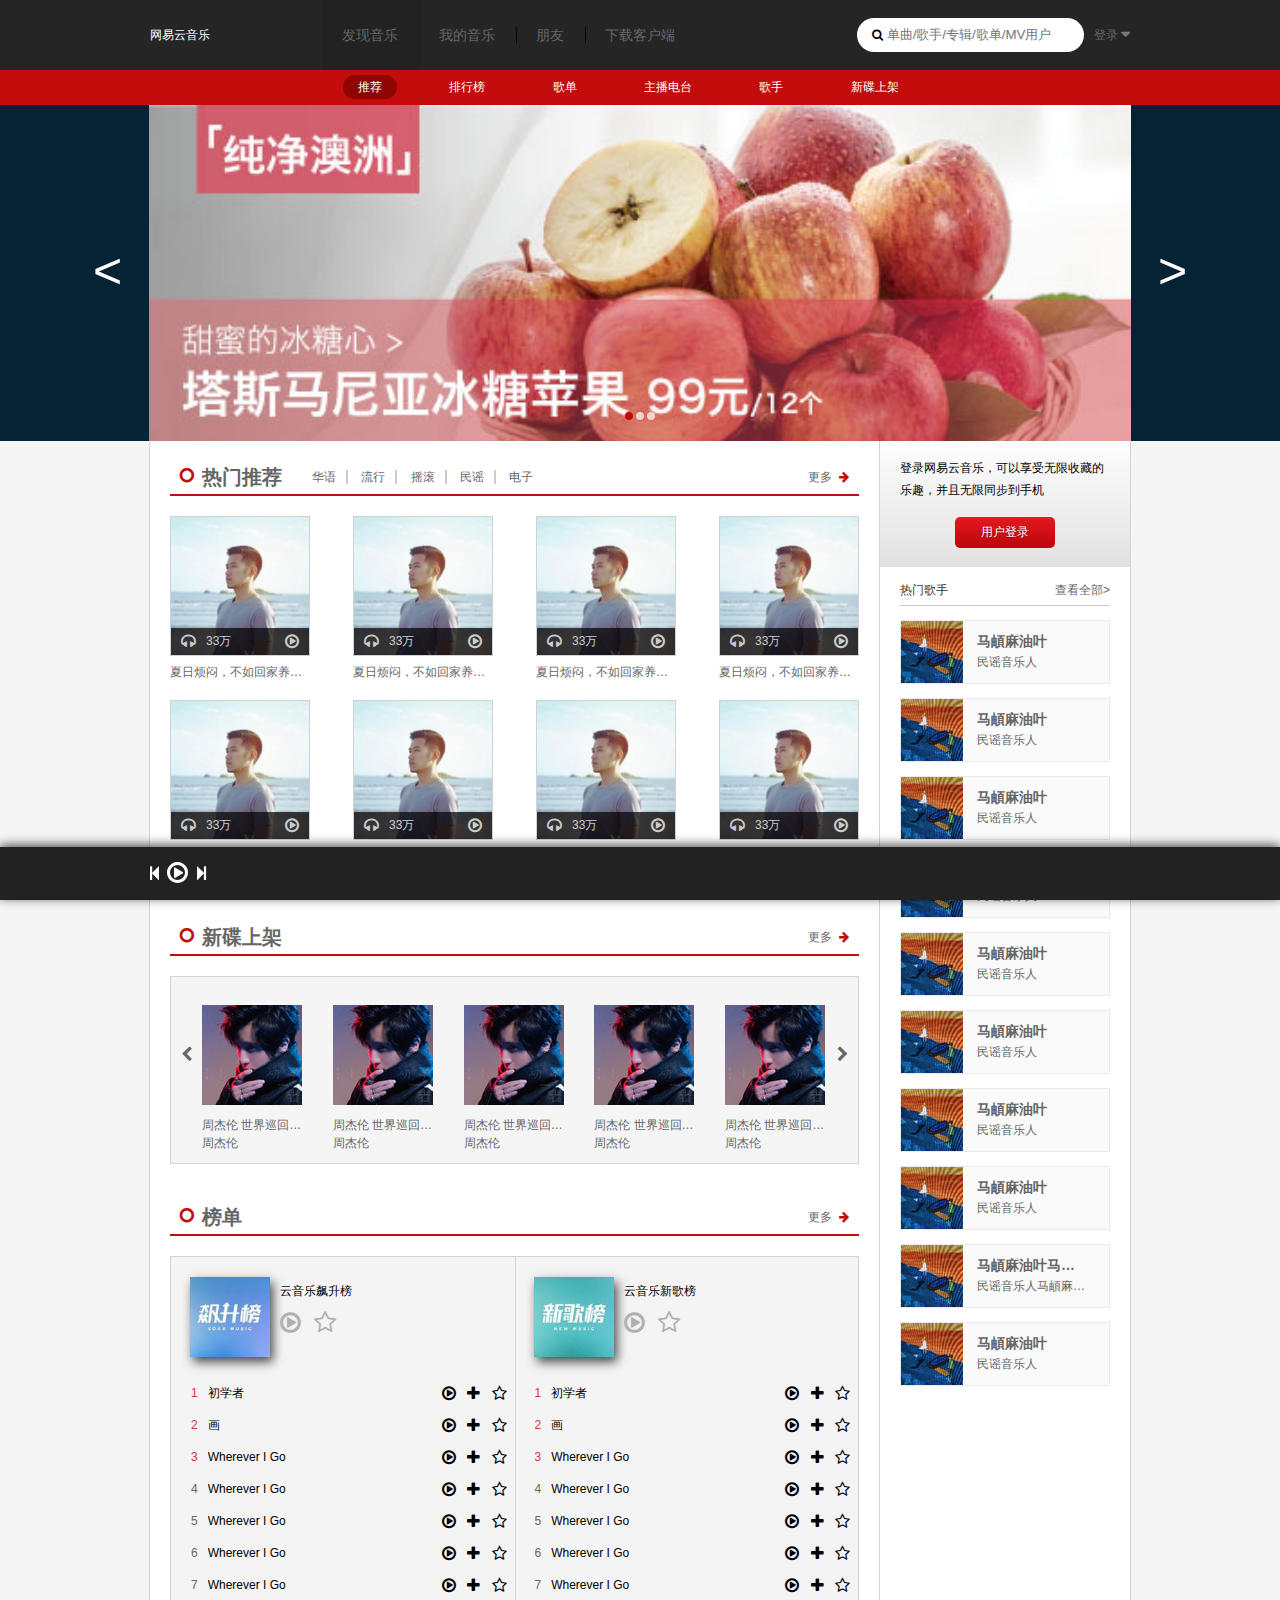
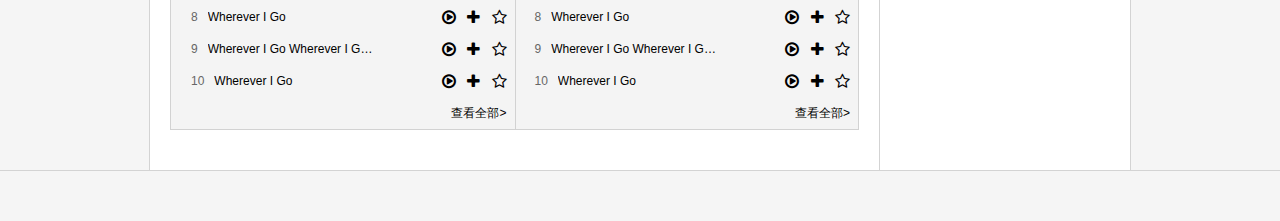
==== index.html @ 292f80b0 "html+css" ====
<!DOCTYPE html>
<html lang="en">
<head>
	<meta charset="UTF-8">
	<title>Document</title>
	<link rel="stylesheet" href="css/font-awesome.min.css">
	<link rel="stylesheet" href="css/reset.css">
	<link rel="stylesheet" href="css/common.css">
	<link rel="stylesheet" href="css/index.css">
	<script src="js/jquery-1.11.3.min.js"></script>
	<script src="js/index.js"></script>
</head>
<body>
	<header class="header">
		<div class="wrap">
			<div class="logo">网易云音乐</div>
			<nav class="classify">
				<div class="item-wrap active">
					<a class="nav-item" href="javascript:;">发现音乐</a>
					<i class="fa fa-caret-up fa-lg" aria-hidden="true"></i>
				</div>
				<div class="item-wrap">
					<a class="nav-item" href="javascript:;">我的音乐</a>
				</div>
				<div class="item-wrap">
					<a class="nav-item" href="javascript:;">朋友</a>
				</div>
				<div class="item-wrap">
					<a class="nav-item" href="javascript:;">下载客户端</a>
				</div>
			</nav>
			<div class="login">
				<a class="link" href="javascript:;">登录</a>
				<i class="fa fa-sort-desc fa-lg logicon" aria-hidden="true"></i>
			</div>
			<div class="search">
				<i class="fa fa-search" aria-hidden="true"></i>
				<input class="ser-btn" type="text" placeholder="单曲/歌手/专辑/歌单/MV用户">
			</div>
		</div>
	</header>
	<div class="header-bar">
		<div class="wrap">
			<nav class="list">
				<a class="list-item active" href="javascript:;">推荐</a>
				<a class="list-item" href="javascript:;">排行榜</a>
				<a class="list-item" href="javascript:;">歌单</a>
				<a class="list-item" href="javascript:;">主播电台</a>
				<a class="list-item" href="javascript:;">歌手</a>
				<a class="list-item" href="javascript:;">新碟上架</a>
			</nav>
		</div>
	</div>
	<div class="banner">
		<div id="banner" class="wrap">
			<a href="javascript:;" id="pre-banner" class="pre-img">&lt;</a>
			<a href="javascript:;" id="next-banner" class="next-img">&gt;</a>
			<nav class="adicons">
				<span class="active ads-i"></span>
				<span class="ads-i"></span>
				<span class="ads-i"></span>
			</nav>
		</div>
	</div>
	<div class="discover">
		<div class="wrap">
			<div class="left-con">
				<section>
					<div class="rcmd-h">
						<i class="fa fa-circle-o fa-lg" aria-hidden="true"></i>
						<h2 class="tit"><a href="javascript:;">热门推荐</a></h2>
						<div class="tab">
							<a href="javascript:;" class="rcmd-i">华语</a>
							<a href="javascript:;" class="rcmd-i">流行</a>
							<a href="javascript:;" class="rcmd-i">摇滚</a>
							<a href="javascript:;" class="rcmd-i">民谣</a>
							<a href="javascript:;" class="rcmd-i">电子</a>
						</div>
						<i class="fa fa-arrow-right" aria-hidden="true"></i>
						<a href="javascript:;" class="more">更多</a>
					</div>
					<div class="rcmd-list">
						<ul class="song-list">
							<li class="rcmd-item">
								<div class="list-cover">
									<img src="imgs/rcmd1.jpg" alt="">
									<div class="bottom">
										<i class="fa fa-headphones fa-lg" aria-hidden="true"></i>
										<span class="num">33万</span>
										<i class="fa fa-play-circle-o fa-lg" aria-hidden="true"></i>
									</div>
								</div>
								<p class="song-info">夏日烦闷，不如回家养花种菜捕鱼</p>
							</li>
							<li class="rcmd-item">
								<div class="list-cover">
									<img src="imgs/rcmd1.jpg" alt="">
									<div class="bottom">
										<i class="fa fa-headphones fa-lg" aria-hidden="true"></i>
										<span class="num">33万</span>
										<i class="fa fa-play-circle-o fa-lg" aria-hidden="true"></i>
									</div>
								</div>
								<p class="song-info">夏日烦闷，不如回家养花种菜捕鱼</p>
							</li>
							<li class="rcmd-item">
								<div class="list-cover">
									<img src="imgs/rcmd1.jpg" alt="">
									<div class="bottom">
										<i class="fa fa-headphones fa-lg" aria-hidden="true"></i>
										<span class="num">33万</span>
										<i class="fa fa-play-circle-o fa-lg" aria-hidden="true"></i>
									</div>
								</div>
								<p class="song-info">夏日烦闷，不如回家养花种菜捕鱼</p>
							</li>
							<li class="rcmd-item">
								<div class="list-cover">
									<img src="imgs/rcmd1.jpg" alt="">
									<div class="bottom">
										<i class="fa fa-headphones fa-lg" aria-hidden="true"></i>
										<span class="num">33万</span>
										<i class="fa fa-play-circle-o fa-lg" aria-hidden="true"></i>
									</div>
								</div>
								<p class="song-info">夏日烦闷，不如回家养花种菜捕鱼</p>
							</li>
							<li class="rcmd-item">
								<div class="list-cover">
									<img src="imgs/rcmd1.jpg" alt="">
									<div class="bottom">
										<i class="fa fa-headphones fa-lg" aria-hidden="true"></i>
										<span class="num">33万</span>
										<i class="fa fa-play-circle-o fa-lg" aria-hidden="true"></i>
									</div>
								</div>
								<p class="song-info">夏日烦闷，不如回家养花种菜捕鱼</p>
							</li>
							<li class="rcmd-item">
								<div class="list-cover">
									<img src="imgs/rcmd1.jpg" alt="">
									<div class="bottom">
										<i class="fa fa-headphones fa-lg" aria-hidden="true"></i>
										<span class="num">33万</span>
										<i class="fa fa-play-circle-o fa-lg" aria-hidden="true"></i>
									</div>
								</div>
								<p class="song-info">夏日烦闷，不如回家养花种菜捕鱼</p>
							</li>
							<li class="rcmd-item">
								<div class="list-cover">
									<img src="imgs/rcmd1.jpg" alt="">
									<div class="bottom">
										<i class="fa fa-headphones fa-lg" aria-hidden="true"></i>
										<span class="num">33万</span>
										<i class="fa fa-play-circle-o fa-lg" aria-hidden="true"></i>
									</div>
								</div>
								<p class="song-info">夏日烦闷，不如回家养花种菜捕鱼</p>
							</li>
							<li class="rcmd-item">
								<div class="list-cover">
									<img src="imgs/rcmd1.jpg" alt="">
									<div class="bottom">
										<i class="fa fa-headphones fa-lg" aria-hidden="true"></i>
										<span class="num">33万</span>
										<i class="fa fa-play-circle-o fa-lg" aria-hidden="true"></i>
									</div>
								</div>
								<p class="song-info">夏日烦闷，不如回家养花种菜捕鱼</p>
							</li>
						</ul>
					</div>
				</section>
				<section>
					<div class="rcmd-h">
						<i class="fa fa-circle-o fa-lg" aria-hidden="true"></i>
						<h2 class="tit"><a href="javascript:;">新碟上架</a></h2>
						<i class="fa fa-arrow-right" aria-hidden="true"></i>
						<a href="javascript:;" class="more">更多</a>
					</div>
					<div class="disk-list">
						<a id="pre-disk" href="javascript:;">
							<i class="fa fa-chevron-left fa-lg pre-group" aria-hidden="true"></i>
						</a>
						<a id="next-disk" href="javascript:;">
							<i class="fa fa-chevron-right fa-lg next-group" aria-hidden="true"></i>
						</a>
						<div class="disk-roll">
							<ul class="disk-group active">
								<li class="disk-item">
									<img src="imgs/disk1.jpg" alt="">
									<p class="song-info">周杰伦 世界巡回演唱会</p>
									<p class="song-author">周杰伦</p>
								</li>
								<li class="disk-item">
									<img src="imgs/disk1.jpg" alt="">
									<p class="song-info">周杰伦 世界巡回演唱会</p>
									<p class="song-author">周杰伦</p>
								</li>
								<li class="disk-item">
									<img src="imgs/disk1.jpg" alt="">
									<p class="song-info">周杰伦 世界巡回演唱会</p>
									<p class="song-author">周杰伦</p>
								</li>
								<li class="disk-item">
									<img src="imgs/disk1.jpg" alt="">
									<p class="song-info">周杰伦 世界巡回演唱会</p>
									<p class="song-author">周杰伦</p>
								</li>
								<li class="disk-item">
									<img src="imgs/disk1.jpg" alt="">
									<p class="song-info">周杰伦 世界巡回演唱会</p>
									<p class="song-author">周杰伦</p>
								</li>
							</ul>
							<ul class="disk-group">
								<li class="disk-item">
									<img src="imgs/disk2.jpg" alt="">
									<p class="song-info">周杰伦 世界巡回演唱会</p>
									<p class="song-author">周杰伦</p>
								</li>
								<li class="disk-item">
									<img src="imgs/disk2.jpg" alt="">
									<p class="song-info">周杰伦 世界巡回演唱会</p>
									<p class="song-author">周杰伦</p>
								</li>
								<li class="disk-item">
									<img src="imgs/disk2.jpg" alt="">
									<p class="song-info">周杰伦 世界巡回演唱会</p>
									<p class="song-author">周杰伦</p>
								</li>
								<li class="disk-item">
									<img src="imgs/disk2.jpg" alt="">
									<p class="song-info">周杰伦 世界巡回演唱会</p>
									<p class="song-author">周杰伦</p>
								</li>
								<li class="disk-item">
									<img src="imgs/disk2.jpg" alt="">
									<p class="song-info">周杰伦 世界巡回演唱会</p>
									<p class="song-author">周杰伦</p>
								</li>
							</ul>
							<ul class="disk-group">
								<li class="disk-item">
									<img src="imgs/disk3.jpg" alt="">
									<p class="song-info">周杰伦 世界巡回演唱会</p>
									<p class="song-author">周杰伦</p>
								</li>
								<li class="disk-item">
									<img src="imgs/disk3.jpg" alt="">
									<p class="song-info">周杰伦 世界巡回演唱会</p>
									<p class="song-author">周杰伦</p>
								</li>
								<li class="disk-item">
									<img src="imgs/disk3.jpg" alt="">
									<p class="song-info">周杰伦 世界巡回演唱会</p>
									<p class="song-author">周杰伦</p>
								</li>
								<li class="disk-item">
									<img src="imgs/disk3.jpg" alt="">
									<p class="song-info">周杰伦 世界巡回演唱会</p>
									<p class="song-author">周杰伦</p>
								</li>
								<li class="disk-item">
									<img src="imgs/disk3.jpg" alt="">
									<p class="song-info">周杰伦 世界巡回演唱会</p>
									<p class="song-author">周杰伦</p>
								</li>
							</ul>
						</div>
						
					</div>
				</section>
				<section>
					<div class="rcmd-h">
						<i class="fa fa-circle-o fa-lg" aria-hidden="true"></i>
						<h2 class="tit"><a href="javascript:;">榜单</a></h2>
						<i class="fa fa-arrow-right" aria-hidden="true"></i>
						<a href="javascript:;" class="more">更多</a>
					</div>
					<div class="bd-list">
						<div class="bd-group">
							<div class="bd-item">
								<div class="bd-tit">
									<div class="bd-img">
										<img src="imgs/bd1.jpg" alt="">
									</div>
									<div class="bd-info">
										<h2>云音乐飙升榜</h2>
										<p>
											<i class="fa fa-play-circle-o fa-2x" aria-hidden="true"></i>
											<i class="fa fa-star-o fa-2x" aria-hidden="true"></i>
										</p>
									</div>
								</div>
								<div class="bd-con">
									<p class="bd-con-i top-3">
										<span class="song-num">1</span>
										<span class="song-name">初学者</span>
										<span class="song-operate">
											<i class="fa fa-play-circle-o fa-lg" aria-hidden="true"></i>
											<i class="fa fa-plus fa-lg" aria-hidden="true"></i>
											<i class="fa fa-star-o fa-lg" aria-hidden="true"></i>
										</span>
									</p>
									<p class="bd-con-i top-3">
										<span class="song-num">2</span>
										<span class="song-name">画</span>
										<span class="song-operate">
											<i class="fa fa-play-circle-o fa-lg" aria-hidden="true"></i>
											<i class="fa fa-plus fa-lg" aria-hidden="true"></i>
											<i class="fa fa-star-o fa-lg" aria-hidden="true"></i>
										</span>
									</p>
									<p class="bd-con-i top-3">
										<span class="song-num">3</span>
										<span class="song-name">Wherever I Go</span>
										<span class="song-operate">
											<i class="fa fa-play-circle-o fa-lg" aria-hidden="true"></i>
											<i class="fa fa-plus fa-lg" aria-hidden="true"></i>
											<i class="fa fa-star-o fa-lg" aria-hidden="true"></i>
										</span>
									</p>
									<p class="bd-con-i">
										<span class="song-num">4</span>
										<span class="song-name">Wherever I Go</span>
										<span class="song-operate">
											<i class="fa fa-play-circle-o fa-lg" aria-hidden="true"></i>
											<i class="fa fa-plus fa-lg" aria-hidden="true"></i>
											<i class="fa fa-star-o fa-lg" aria-hidden="true"></i>
										</span>
									</p>
									<p class="bd-con-i">
										<span class="song-num">5</span>
										<span class="song-name">Wherever I Go</span>
										<span class="song-operate">
											<i class="fa fa-play-circle-o fa-lg" aria-hidden="true"></i>
											<i class="fa fa-plus fa-lg" aria-hidden="true"></i>
											<i class="fa fa-star-o fa-lg" aria-hidden="true"></i>
										</span>
									</p>
									<p class="bd-con-i">
										<span class="song-num">6</span>
										<span class="song-name">Wherever I Go</span>
										<span class="song-operate">
											<i class="fa fa-play-circle-o fa-lg" aria-hidden="true"></i>
											<i class="fa fa-plus fa-lg" aria-hidden="true"></i>
											<i class="fa fa-star-o fa-lg" aria-hidden="true"></i>
										</span>
									</p>
									<p class="bd-con-i">
										<span class="song-num">7</span>
										<span class="song-name">Wherever I Go</span>
										<span class="song-operate">
											<i class="fa fa-play-circle-o fa-lg" aria-hidden="true"></i>
											<i class="fa fa-plus fa-lg" aria-hidden="true"></i>
											<i class="fa fa-star-o fa-lg" aria-hidden="true"></i>
										</span>
									</p>
									<p class="bd-con-i">
										<span class="song-num">8</span>
										<span class="song-name">Wherever I Go</span>
										<span class="song-operate">
											<i class="fa fa-play-circle-o fa-lg" aria-hidden="true"></i>
											<i class="fa fa-plus fa-lg" aria-hidden="true"></i>
											<i class="fa fa-star-o fa-lg" aria-hidden="true"></i>
										</span>
									</p>
									<p class="bd-con-i">
										<span class="song-num">9</span>
										<span class="song-name">Wherever I Go Wherever I Go Wherever I Go Wherever I Go</span>
										<span class="song-operate">
											<i class="fa fa-play-circle-o fa-lg" aria-hidden="true"></i>
											<i class="fa fa-plus fa-lg" aria-hidden="true"></i>
											<i class="fa fa-star-o fa-lg" aria-hidden="true"></i>
										</span>
									</p>
									<p class="bd-con-i">
										<span class="song-num">10</span>
										<span class="song-name">Wherever I Go</span>
										<span class="song-operate">
											<i class="fa fa-play-circle-o fa-lg" aria-hidden="true"></i>
											<i class="fa fa-plus fa-lg" aria-hidden="true"></i>
											<i class="fa fa-star-o fa-lg" aria-hidden="true"></i>
										</span>
									</p>
									<p class="bd-con-i">
										<span class="show-all">查看全部&gt;</span>
									</p>
								</div>
							</div>
						</div>
						<div class="bd-group">
							<div class="bd-item">
								<div class="bd-tit">
									<div class="bd-img">
										<img src="imgs/bd2.jpg" alt="">
									</div>
									<div class="bd-info">
										<h2>云音乐新歌榜</h2>
										<p>
											<i class="fa fa-play-circle-o fa-2x" aria-hidden="true"></i>
											<i class="fa fa-star-o fa-2x" aria-hidden="true"></i>
										</p>
									</div>
								</div>
								<div class="bd-con">
									<p class="bd-con-i top-3">
										<span class="song-num">1</span>
										<span class="song-name">初学者</span>
										<span class="song-operate">
											<i class="fa fa-play-circle-o fa-lg" aria-hidden="true"></i>
											<i class="fa fa-plus fa-lg" aria-hidden="true"></i>
											<i class="fa fa-star-o fa-lg" aria-hidden="true"></i>
										</span>
									</p>
									<p class="bd-con-i top-3">
										<span class="song-num">2</span>
										<span class="song-name">画</span>
										<span class="song-operate">
											<i class="fa fa-play-circle-o fa-lg" aria-hidden="true"></i>
											<i class="fa fa-plus fa-lg" aria-hidden="true"></i>
											<i class="fa fa-star-o fa-lg" aria-hidden="true"></i>
										</span>
									</p>
									<p class="bd-con-i top-3">
										<span class="song-num">3</span>
										<span class="song-name">Wherever I Go</span>
										<span class="song-operate">
											<i class="fa fa-play-circle-o fa-lg" aria-hidden="true"></i>
											<i class="fa fa-plus fa-lg" aria-hidden="true"></i>
											<i class="fa fa-star-o fa-lg" aria-hidden="true"></i>
										</span>
									</p>
									<p class="bd-con-i">
										<span class="song-num">4</span>
										<span class="song-name">Wherever I Go</span>
										<span class="song-operate">
											<i class="fa fa-play-circle-o fa-lg" aria-hidden="true"></i>
											<i class="fa fa-plus fa-lg" aria-hidden="true"></i>
											<i class="fa fa-star-o fa-lg" aria-hidden="true"></i>
										</span>
									</p>
									<p class="bd-con-i">
										<span class="song-num">5</span>
										<span class="song-name">Wherever I Go</span>
										<span class="song-operate">
											<i class="fa fa-play-circle-o fa-lg" aria-hidden="true"></i>
											<i class="fa fa-plus fa-lg" aria-hidden="true"></i>
											<i class="fa fa-star-o fa-lg" aria-hidden="true"></i>
										</span>
									</p>
									<p class="bd-con-i">
										<span class="song-num">6</span>
										<span class="song-name">Wherever I Go</span>
										<span class="song-operate">
											<i class="fa fa-play-circle-o fa-lg" aria-hidden="true"></i>
											<i class="fa fa-plus fa-lg" aria-hidden="true"></i>
											<i class="fa fa-star-o fa-lg" aria-hidden="true"></i>
										</span>
									</p>
									<p class="bd-con-i">
										<span class="song-num">7</span>
										<span class="song-name">Wherever I Go</span>
										<span class="song-operate">
											<i class="fa fa-play-circle-o fa-lg" aria-hidden="true"></i>
											<i class="fa fa-plus fa-lg" aria-hidden="true"></i>
											<i class="fa fa-star-o fa-lg" aria-hidden="true"></i>
										</span>
									</p>
									<p class="bd-con-i">
										<span class="song-num">8</span>
										<span class="song-name">Wherever I Go</span>
										<span class="song-operate">
											<i class="fa fa-play-circle-o fa-lg" aria-hidden="true"></i>
											<i class="fa fa-plus fa-lg" aria-hidden="true"></i>
											<i class="fa fa-star-o fa-lg" aria-hidden="true"></i>
										</span>
									</p>
									<p class="bd-con-i">
										<span class="song-num">9</span>
										<span class="song-name">Wherever I Go Wherever I Go Wherever I Go Wherever I Go</span>
										<span class="song-operate">
											<i class="fa fa-play-circle-o fa-lg" aria-hidden="true"></i>
											<i class="fa fa-plus fa-lg" aria-hidden="true"></i>
											<i class="fa fa-star-o fa-lg" aria-hidden="true"></i>
										</span>
									</p>
									<p class="bd-con-i">
										<span class="song-num">10</span>
										<span class="song-name">Wherever I Go</span>
										<span class="song-operate">
											<i class="fa fa-play-circle-o fa-lg" aria-hidden="true"></i>
											<i class="fa fa-plus fa-lg" aria-hidden="true"></i>
											<i class="fa fa-star-o fa-lg" aria-hidden="true"></i>
										</span>
									</p>
									<p class="bd-con-i">
										<span class="show-all">查看全部&gt;</span>
									</p>
								</div>
							</div>
						</div>
					</div>
				</section>
			</div>
			<div class="right-con">
				<div class="log-area">
					<p>登录网易云音乐，可以享受无限收藏的乐趣，并且无限同步到手机</p>
					<a href="javascript:;">用户登录</a>
				</div>
				<div class="singer-list">
					<div class="singer-tit">
						<h3>热门歌手</h3>
						<span>查看全部&gt;</span>
					</div>
					<ul>
						<li>
							<div class="singer-img">
								<img src="imgs/singer1.jpg" alt="">
							</div>
							<div class="singer-info">
								<h2>马頔麻油叶</h2>
								<p>民谣音乐人</p>
							</div>
						</li>
						<li>
							<div class="singer-img">
								<img src="imgs/singer1.jpg" alt="">
							</div>
							<div class="singer-info">
								<h2>马頔麻油叶</h2>
								<p>民谣音乐人</p>
							</div>
						</li>
						<li>
							<div class="singer-img">
								<img src="imgs/singer1.jpg" alt="">
							</div>
							<div class="singer-info">
								<h2>马頔麻油叶</h2>
								<p>民谣音乐人</p>
							</div>
						</li>
						<li>
							<div class="singer-img">
								<img src="imgs/singer1.jpg" alt="">
							</div>
							<div class="singer-info">
								<h2>马頔麻油叶</h2>
								<p>民谣音乐人</p>
							</div>
						</li>
						<li>
							<div class="singer-img">
								<img src="imgs/singer1.jpg" alt="">
							</div>
							<div class="singer-info">
								<h2>马頔麻油叶</h2>
								<p>民谣音乐人</p>
							</div>
						</li>
						<li>
							<div class="singer-img">
								<img src="imgs/singer1.jpg" alt="">
							</div>
							<div class="singer-info">
								<h2>马頔麻油叶</h2>
								<p>民谣音乐人</p>
							</div>
						</li>
						<li>
							<div class="singer-img">
								<img src="imgs/singer1.jpg" alt="">
							</div>
							<div class="singer-info">
								<h2>马頔麻油叶</h2>
								<p>民谣音乐人</p>
							</div>
						</li>
						<li>
							<div class="singer-img">
								<img src="imgs/singer1.jpg" alt="">
							</div>
							<div class="singer-info">
								<h2>马頔麻油叶</h2>
								<p>民谣音乐人</p>
							</div>
						</li>
						<li>
							<div class="singer-img">
								<img src="imgs/singer1.jpg" alt="">
							</div>
							<div class="singer-info">
								<h2>马頔麻油叶马頔麻油叶</h2>
								<p>民谣音乐人马頔麻油叶马頔麻油叶</p>
							</div>
						</li>
						<li>
							<div class="singer-img">
								<img src="imgs/singer1.jpg" alt="">
							</div>
							<div class="singer-info">
								<h2>马頔麻油叶</h2>
								<p>民谣音乐人</p>
							</div>
						</li>
					</ul>
				</div>
			</div>
		</div>
	</div>
	<div class="playbar">
		<div class="wrap">
			<div class="play-control">
				<i class="fa fa-step-backward fa-lg" aria-hidden="true"></i>
				<i class="fa fa-play-circle-o fa-2x" aria-hidden="true"></i>
				<i class="fa fa-step-forward fa-lg" aria-hidden="true"></i>
			</div>
		</div>
	</div>
</body>
</html>
---- css/common.css ----
.wrap{
	width:980px;
	margin:0 auto;
}
---- css/index.css ----
body{
	font-size: 12px;
	background: #f5f5f5;
	font-family: Arial, Helvetica, sans-serif;
}
/*--header*/
.header{
	width:100%;
	height:70px;
	background: #252525;
}

.logo{
	width: 174px;
	line-height: 70px;
	float: left;
	color:#fff;
}
.classify{
	float:left;
	line-height: 70px;
	color:#ccc;
	font-size: 14px;
}
.classify .active{
	background: #232222;
}
.classify .active .nav-item{
	border-color: transparent;
}
.item-wrap{
	float: left;
	border-right:1px solid transparent;
	border-left:1px solid transparent;
	margin-left: -2px;
	position: relative;
	cursor: pointer;
}
.item-wrap .fa{
	position: absolute;
	left: 50%;
	top: 66px;
	width: 14px;
	height:9px;
	margin-left: -7px;
	overflow: hidden;
	color: #c50c0c;
}
.item-wrap:hover{
	background: #232222;
}
.item-wrap:hover .nav-item{
	border-color:transparent;
}
.nav-item{
	padding:0 21px 0 19px;
	border-right:1px solid #030303;
}
.item-wrap:last-of-type .nav-item{
	border-right: none;
}
.search{
	float:right;
	height: 34px;
	line-height: 34px;
	margin-top: 18px;
	background: #fff;
	padding: 0px 20px 0 15px;
	border-radius: 18px;
}
.ser-btn{
}
.login{
	float:right;
	margin-left: 10px;
	line-height: 70px;
	color:#787878;
}
.login:hover .link{
	color:#999;
}
.logicon{
	transform: translateY(-5px);
}
/*header--*/

/*--header-bar*/
.header-bar{
	height: 35px;
	line-height: 35px;
	background: #c50c0c;
}
.list{
	padding-left: 176px;
}
.list-item{
	margin: 0 17px;
	padding: 5px 15px;
	color:#fff;
}
.list .active,.list-item:hover{
	background: #900403;
	border-radius: 12px;
}
/*header-bar--*/

/*--banner*/
.banner{
	background: #062335;
}
.banner .wrap{
	width: 982px;
	height: 336px;
	margin: 0 auto;
	position: relative;
	background: url(../imgs/ad01.jpg);
	background-size: cover;
	transition: 0.8s;
}
.pre-img,.next-img{
	position: absolute;
	top: 50%;
	margin-top: -31px;
	width: 37px;
	height: 62px;
	font-size: 50px;
	text-align: center;
	color: #fff;
}
.pre-img:hover,.next-img:hover{
	background: rgba(0,0,0,0.3);
}
.pre-img{
	left: -60px;
}
.next-img{
	right: -60px;
}
.adicons{
	position: absolute;
	bottom: 10px;
	width: 100%;
	height: 30px;
	line-height: 30px;
	text-align: center;
}
.adicons span{
	width: 8px;
	height: 8px;
	display: inline-block;
	border-radius: 50%;
	background: rgba(255,255,255,0.7);
	cursor: pointer;
}
.adicons span:hover{
	background: #c40c0c;
}
.adicons .active{
	background: #c40c0c;
}
/*banner--*/

/*--discover*/
.discover{
	border-bottom: 1px solid #d3d3d3;
	margin-bottom: 50px;
}
.discover .wrap{
	background: #fff;
	min-height: 700px;
	border-left: 1px solid #d3d3d3;
	border-right: 1px solid #d3d3d3;
	overflow: hidden;
}
/*--left-con*/
.left-con{
	padding: 20px 20px 40px;
	float: left;
	border-right: 1px solid #d3d3d3;
	width: 689px;
}
/*--热门推荐*/
.rcmd-h{
	height: 33px;
	line-height: 33px;
	padding:0 10px;
	border-bottom: 2px solid #C10D0C;
}
.rcmd-h .fa-circle-o{
	font-weight: bold;
	color:#c10d0c;
	float: left;
	margin-top: 8px;
}
.tit{
	float: left;
	font-size: 20px;
	font-weight: bold;
	margin-left: 8px;
}
.tab{
	float:left;
	margin-left: 20px;
}
.more{
	float: right;
	margin-right: 7px;
}
.rcmd-h .fa-arrow-right{
	float: right;
	color: #c10d0c;
	margin-top: 10px;
}
.rcmd-i{
	padding:0 10px; 
	border-right: 2px solid #ccc;
}
.rcmd-i:last-of-type{
	border-color: transparent;
}
.rcmd-list{
	margin:20px 0 37px;
}
.song-list{
	display: flex;
	flex-flow: row;
	flex-wrap: wrap;
	justify-content: space-between;
}
.rcmd-item{
	width: 140px;
	height: 184px;
}
.list-cover{
	width: 138px;
	height: 138px;
	border:1px solid #cfd3d4;
	position: relative;
}
.list-cover img{
	width: 100%;
	height: 100%;
}
.bottom{
	position: absolute;
	left: 0;
	right: 0;
	height: 27px;
	line-height: 27px;
	text-align: center;
	color: #ccc;
	background: rgba(0,0,0,0.7);
	bottom: 0;
	padding: 0 10px;
}
.bottom .fa-headphones,.bottom .num{
	float: left;
}
.bottom .num{
	margin-left: 10px;
}
.bottom .fa-headphones,.bottom .fa-play-circle-o{
	margin-top: 7px;
}
.bottom .fa-play-circle-o{
	float:right;
}
.song-info{
	margin-top: 8px;
	white-space:nowrap; 
	overflow: hidden;
	text-overflow: ellipsis;
}
/*热门推荐--*/

/*--新碟上架*/
.disk-list{
	height: 186px;
	margin: 20px 0 37px;
	background: #f5f5f5;
	border:1px solid #d3d3d3;
	position: relative;
}
.pre-group{
	position: absolute;
	top: 71px;
	left: 10px;
}
.next-group{
	position: absolute;
	top: 71px;
	right: 10px;
}
.disk-roll{
	width: 645px;
	height: 150px;
	position: absolute;
	top: 28px;
	left: 20px;
	right: 20px;
	overflow: hidden;
}
.disk-roll .active{}
.disk-group{
	width: 100%;
	position: absolute;
	left: 0;
	display: flex;
	flex-flow: row;
	flex-wrap: wrap;
	justify-content: space-between;
}
.disk-item{
	width: 100px;
	margin: 0 11px;
	height: 150px;
	float: left;
}
.disk-item p{
	line-height: 18px;
}
/*新碟上架--*/

/*--榜单*/
.bd-list{
	border:1px solid #d2d2d2;
	margin-top: 20px;
	overflow: hidden;
	background: #f4f4f4;
}
.bd-group{
	width: 50%;
	float: left;
}
.bd-group:first-of-type{
	border-right: 1px solid #d2d2d2;
}
.bd-group:last-of-type{
	margin-left: -1px;
}
.bd-tit{
	height: 100px;
	padding: 20px 0 0 19px;
}
.bd-img{
	width: 80px;
	height: 80px;
	float: left;
	box-shadow: 3px 5px 10px 0px rgba(0,0,0,0.7);
}
.bd-img img{
	width: 100%;
	height: 100%;
	display: block;
}
.bd-info{
	float: left;
	margin: 6px 0 0 10px;
}
.bd-info h2{
	margin-bottom: 10px;
}
.bd-info .fa{
	margin-right: 10px;
	color: #b1b1b1;
}
.bd-con-i{
	height: 32px;
	line-height: 32px;
}
.song-num{
	float: left;
	margin-left: 20px;
	color: #666;
}
.top-3 .song-num{
	color: #c93c3b;
}
.song-name{
	width: 170px;
	float: left;
	margin-left: 10px;
	overflow: hidden;
    text-overflow: ellipsis;
    white-space: nowrap;
}
.song-operate{
	float: right;
}
.song-operate .fa{
	margin-right:8px;
}
.show-all{
	float: right;
	margin-right: 8px;
}

/*榜单--*/

/*left-con--*/

/*--right-con*/
.right-con{
	float: left;
	padding: 0 20px;
	width: 210px;
	position: relative;
	padding-top: 126px;
}
.log-area{
	height: 126px;
	background: -webkit-linear-gradient(to bottom,#fdfdfd,#e2e2e2);
	background: linear-gradient(to bottom,#fdfdfd,#e2e2e2);
	position: absolute;
	left: 0;
	top: 0;
	padding: 0 20px;
}
.log-area p{
	padding:16px 0;
	line-height: 22px;
}
.log-area a{
	display: block;
    width: 100px;
    height: 31px;
    line-height: 31px;
    text-align: center;
    color: #fff;
    text-shadow: 0 1px 0 #8a060b;
    margin: 0 auto;
    background: -webkit-linear-gradient(to bottom,#E41820,#BB060B);
	background: linear-gradient(to bottom,#E41820,#BB060B);
	border-radius: 5px;
}
.singer-list{
	margin-top: 15px;
}
.singer-tit{
	height: 23px;
	border-bottom: 1px solid #ccc;
}
.singer-tit h3{
	color: #333;
	float: left;
}
.singer-tit span{
	float: right;
	color: #666;
}
.singer-list li{
	margin-top: 14px;
	height: 62px;
	background:#fafafa;
	border:1px solid #e9e9e9; 
}
.singer-img{
	float: left;
}
.singer-info{
	float: left;
	padding: 8px 8px 0 14px;
}
.singer-info h2{
	font-size: 14px;
	font-weight: bold;
	line-height: 25px;
	width: 110px;
	overflow: hidden;
    text-overflow: ellipsis;
    white-space: nowrap;
}
.singer-info p{
	width: 110px;
	overflow: hidden;
    text-overflow: ellipsis;
    white-space: nowrap;
}
/*right-con--*/

/*discover--*/

/*--palybar*/
.playbar{
	position: fixed;
	bottom: 0;
	width: 100%;
	height: 53px;
	background: #232222;
	box-shadow: 0px -2px 10px 0px rgba(0,0,0,0.7);
	color: #fff;
	line-height: 53px;
}
.play-control{
	float: left;
	text-align: center;
}
.play-control .fa-play-circle-o{
	transform: translateY(4px);
	margin: 0 5px;
}
/*playbar--*/
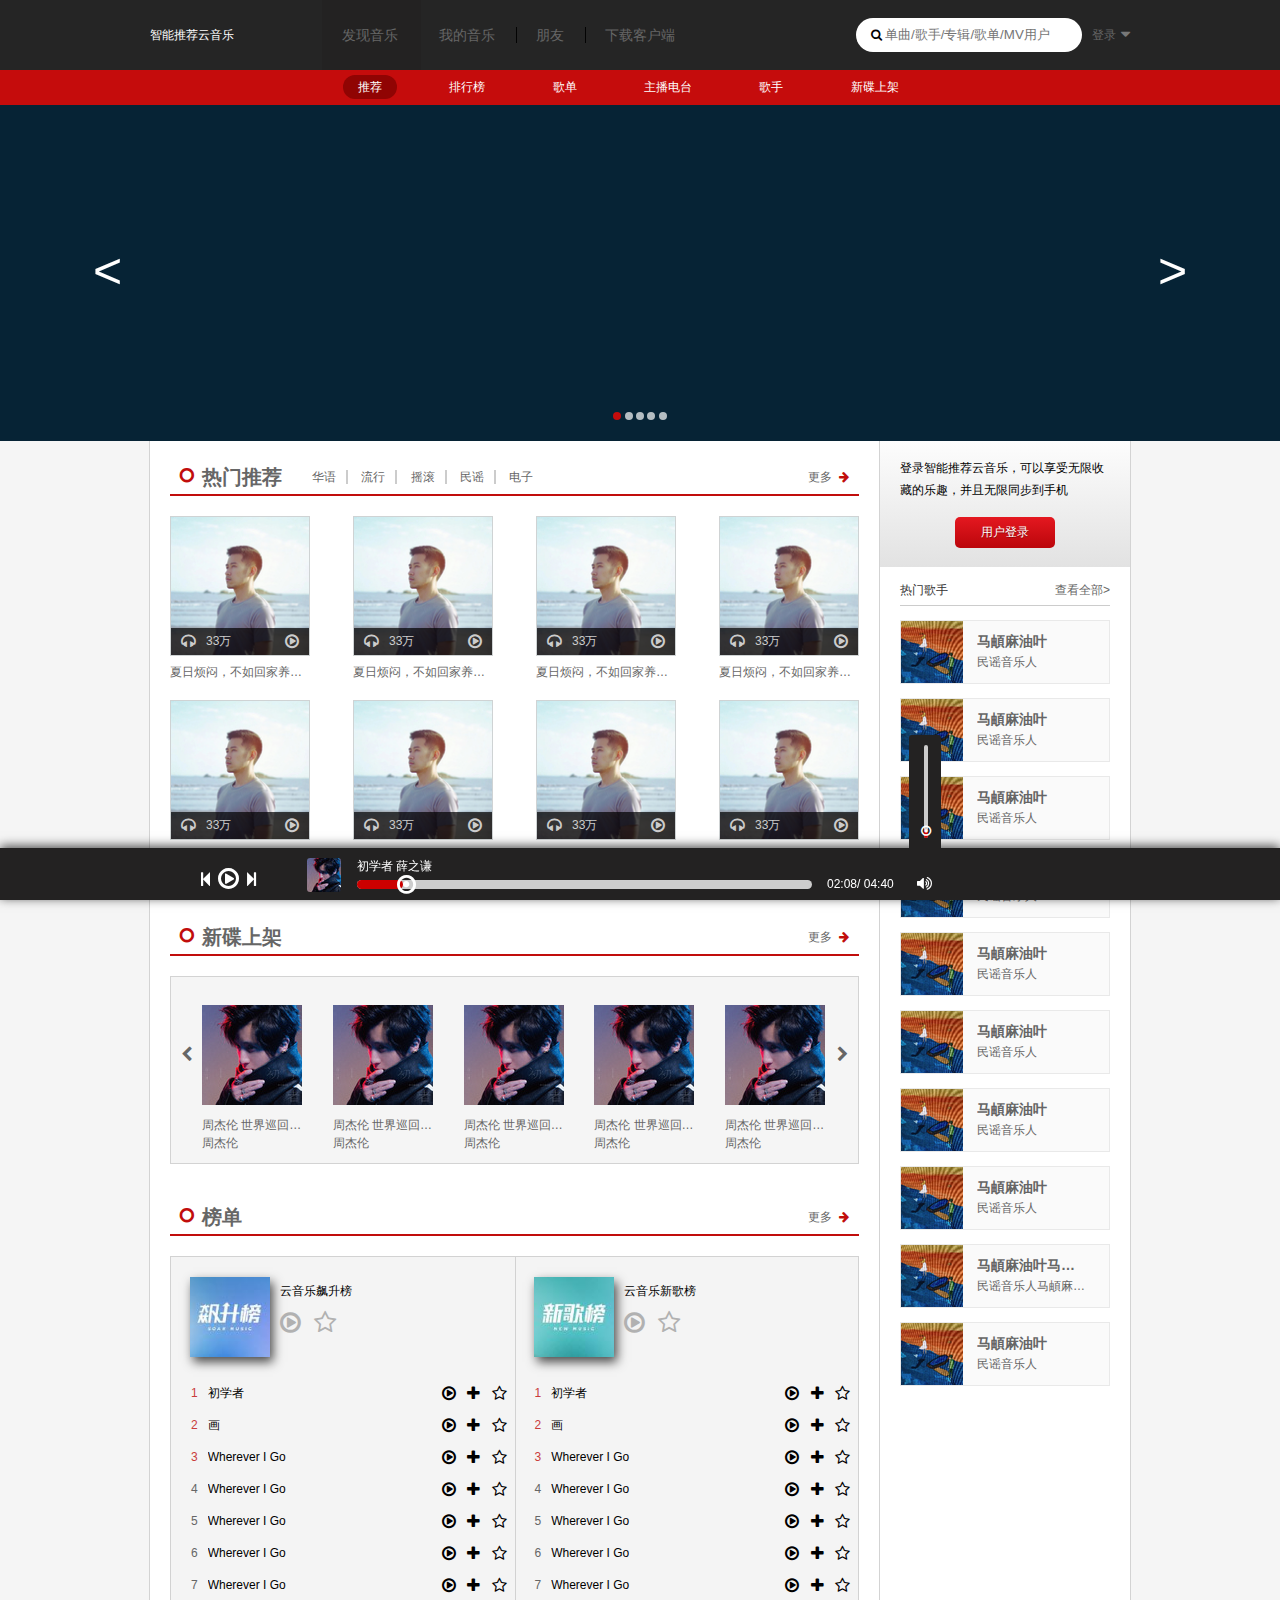
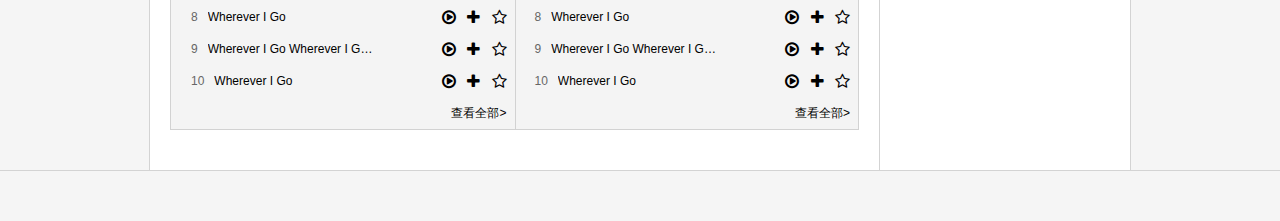
==== commit c6f899b0: "登录注册接口通过" ====
--- a/index.html
+++ b/index.html
@@ -13,7 +13,7 @@
 <body>
 	<header class="header">
 		<div class="wrap">
-			<div class="logo">网易云音乐</div>
+			<div class="logo">智能推荐云音乐</div>
 			<nav class="classify">
 				<div class="item-wrap active">
 					<a class="nav-item" href="javascript:;">发现音乐</a>
@@ -30,7 +30,8 @@
 				</div>
 			</nav>
 			<div class="login">
-				<a class="link" href="javascript:;">登录</a>
+				<a id="show-log" class="link" href="javascript:;">登录</a>
+				<a id="user-home" class="link" href="javascript:;">aaaaaaaaaa</a>
 				<i class="fa fa-sort-desc fa-lg logicon" aria-hidden="true"></i>
 			</div>
 			<div class="search">
@@ -59,6 +60,8 @@
 				<span class="active ads-i"></span>
 				<span class="ads-i"></span>
 				<span class="ads-i"></span>
+				<span class="ads-i"></span>
+				<span class="ads-i"></span>
 			</nav>
 		</div>
 	</div>
@@ -187,7 +190,7 @@
 							<i class="fa fa-chevron-right fa-lg next-group" aria-hidden="true"></i>
 						</a>
 						<div class="disk-roll">
-							<ul class="disk-group active">
+							<ul class="disk-group">
 								<li class="disk-item">
 									<img src="imgs/disk1.jpg" alt="">
 									<p class="song-info">周杰伦 世界巡回演唱会</p>
@@ -507,7 +510,7 @@
 			</div>
 			<div class="right-con">
 				<div class="log-area">
-					<p>登录网易云音乐，可以享受无限收藏的乐趣，并且无限同步到手机</p>
+					<p>登录智能推荐云音乐，可以享受无限收藏的乐趣，并且无限同步到手机</p>
 					<a href="javascript:;">用户登录</a>
 				</div>
 				<div class="singer-list">
@@ -618,6 +621,107 @@
 				<i class="fa fa-play-circle-o fa-2x" aria-hidden="true"></i>
 				<i class="fa fa-step-forward fa-lg" aria-hidden="true"></i>
 			</div>
+			<div class="play-img">
+				<img src="imgs/play1.jpg" alt="">
+			</div>
+			<div class="play">
+				<div class="words">
+					<span>初学者</span>
+					<span>薛之谦</span>
+				</div>
+				<div class="pbar">
+					<div class="cur">
+						<i class="fa fa-dot-circle-o" aria-hidden="true"></i>
+					</div>
+				</div>
+			</div>
+			<div class="ptime">
+				<span class="curtime">02:08</span>/
+				<span class="alltime">04:40</span>
+			</div>
+			<div class="voice">
+				<i class="fa fa-volume-up fa-lg" aria-hidden="true"></i>
+				<div class="voice-control">
+					<div class="all">
+						<div class="cur">
+							<i class="fa fa-dot-circle-o" aria-hidden="true"></i>
+						</div>
+					</div>
+					
+				</div>
+			</div>
+		</div>
+	</div>
+	<div id="mask"></div>
+	<div id="logbox" class="alertbox">
+		<div class="box-head">登录</div>
+		<div class="box-main">
+			<div class="box-wrap">
+				<div class="box-item">
+					<input id="log-phone" class="border-input" type="text" placeholder="请输入手机号">
+				</div>
+				<p class="log-phone-error error">请输入11位手机号</p>
+				<div class="box-item">
+					<input id="log-pass" class="border-input" type="text" placeholder="请输入密码">
+				</div>
+				<p class="log-pass-error error">请输入密码</p>
+				<div id="do-login" class="box-btn">登录</div>
+				
+			</div>
+			<div class="box-some">
+					<a class="left log-forget" href="javascript:;">忘记密码？</a>
+					<a class="right log-regist" href="javascript:;">立即注册→</a>
+			</div>
+		</div>
+	</div>
+	<div id="regbox" class="alertbox">
+		<div class="box-head">注册</div>
+		<div class="box-main">
+			<div class="box-wrap">
+				<div class="box-item">
+					<label for="reg-name">姓&nbsp;&nbsp;&nbsp;&nbsp;名：</label>
+					<input id="reg-name" class="border-input" type="text" placeholder="请输入姓名">
+				</div>
+				<p class="name-error error">用户名不能为空</p>
+				<div class="box-item">
+					<label>性&nbsp;&nbsp;&nbsp;&nbsp;别：</label>
+					<label><input class="reg-sex" type="radio" name="sex" checked="checked" value="1" >男</label>
+					<label><input class="reg-sex" type="radio" name="sex" value="0" >女</label>
+				</div>
+				<div class="box-item">
+					<label for="reg-phone">手机号：</label>
+					<input id="reg-phone" class="border-input" type="text" placeholder="请输入手机号">	
+				</div>
+				<p class="phone-error error">请输入11位手机号</p>
+				<div class="box-item">
+					<label for="reg-pass">密&nbsp;&nbsp;&nbsp;&nbsp;码：</label>
+					<input  id="reg-pass" class="border-input" type="text" placeholder="请设置密码,6-16位">
+				</div>
+				<p class="pass-error error">请输入6-16位的密码</p>
+				<div class="box-btn go-yzm">下一步</div>
+				
+			</div>
+			<div class="box-some">
+				<a class="left go-log" href="javascript:;">&lt;返回登录</a>
+			</div>
+		</div>
+	</div>
+	<div id="yzmbox" class="alertbox">
+		<div class="box-head">注册</div>
+		<div class="box-main">
+			<div class="box-wrap">
+				<p class="box-info">为了安全，我们会给你发送短信验证码</p>
+				<div class="box-item">
+					<input id="reg-yzm" class="border-input" type="text" placeholder="请输入验证码">
+					<span class="last-time">00:59</span>
+					<a class="get-yz" href="javascript:;">重新发送</a>
+				</div>
+				<p class="yzm-error error">请输入正确的验证码</p>
+				<div class="box-btn" id="zc-succ">开启云音乐</div>
+			</div>
+			<div class="box-some">
+				<a class="left go-log" href="javascript:;">&lt;返回登录</a>
+			</div>
 		</div>
 	</div>
 </body>
--- a/css/index.css
+++ b/css/index.css
@@ -3,6 +3,7 @@
 	font-size: 12px;
 	background: #f5f5f5;
 	font-family: Arial, Helvetica, sans-serif;
+	position: relative;
 }
 /*--header*/
 .header{
@@ -77,6 +78,17 @@
 	line-height: 70px;
 	color:#787878;
 }
+.link{
+	float: left;
+	max-width: 50px;
+	white-space: nowrap;
+    overflow: hidden;
+    text-overflow: ellipsis;
+    margin-right: 5px;
+}
+#user-home{
+	display: none;
+}
 .login:hover .link{
 	color:#999;
 }
@@ -114,8 +126,8 @@
 	height: 336px;
 	margin: 0 auto;
 	position: relative;
-	background: url(../imgs/ad01.jpg);
 	background-size: cover;
+	background-position: center center;
 	transition: 0.8s;
 }
 .pre-img,.next-img{
@@ -301,7 +313,6 @@
 	right: 20px;
 	overflow: hidden;
 }
-.disk-roll .active{}
 .disk-group{
 	width: 100%;
 	position: absolute;
@@ -486,18 +497,272 @@
 	position: fixed;
 	bottom: 0;
 	width: 100%;
-	height: 53px;
+	height: 52px;
 	background: #232222;
 	box-shadow: 0px -2px 10px 0px rgba(0,0,0,0.7);
 	color: #fff;
-	line-height: 53px;
+	z-index: 98;
 }
 .play-control{
+	width: 157px;
 	float: left;
 	text-align: center;
+	margin-top: 14px;
 }
 .play-control .fa-play-circle-o{
 	transform: translateY(4px);
 	margin: 0 5px;
 }
-/*playbar--*/+.play-img{
+	width: 34px;
+	height: 34px;
+	margin-right: 16px;
+	margin-top: 10px;
+	float: left;
+	border-radius: 3px;
+	overflow: hidden;
+}
+.play-img img{
+	width: 100%;
+	height: 100%;
+}
+
+.play{
+	float: left;
+	margin-top: 5px;
+}
+.words{
+	height: 27px;
+	line-height: 27px;
+}
+.pbar{
+	width: 455px;
+    height: 9px;
+    background: #ccc;
+    border-radius: 5px;
+    position: relative;
+}
+.cur{
+	position: absolute;
+
+	background: #c00;
+	border-radius: 5px;
+}
+.pbar .cur{
+	width: 10%;
+	height: 9px;
+	top: 0;
+	left: 0;
+}
+.cur .fa-dot-circle-o{
+	position: absolute;
+}
+.pbar .cur .fa-dot-circle-o{
+	font-size: 22px;
+    top: -7px;
+    right: -13px;
+}
+.ptime{
+	margin-top: 29px;
+	margin-left: 15px;
+	margin-right: 15px;
+	float: left;
+}
+.voice{
+	position: relative;
+	margin-top: 28px;
+	float: left;
+	width: 32px;
+	text-align: center;
+}
+.voice-control{
+	width: 32px;
+	height: 113px;
+	position: absolute;
+	top: -141px;
+	left: 0px;
+	background: #232222;
+	border-radius: 3px 3px 0 0;
+}
+.voice-control .all{
+	width: 4px;
+	height: 93px;
+	background: #ccc;
+	position: absolute;
+	left: 15px;
+	top: 10px;
+	border-radius:5px;
+
+}
+.voice-control .cur{
+	width: 4px;
+	height: 10%;
+	bottom: 0;
+	left: 0;
+}
+.voice-control .cur .fa-dot-circle-o{
+	left: -3px;
+	top: -4px;
+}
+/*playbar--*/
+
+/*--logbox*/
+.alertbox{
+	width: 530px;
+	height: 310px;
+	border-radius: 4px;
+	box-shadow: 0 5px 16px rgba(0,0,0,0.8);
+	z-index: 99;
+	position: absolute;
+	left: 50%;
+	top: 15%;
+	margin-left: -265px;
+	overflow: hidden;
+	display: none;
+}
+.box-head{
+	height:38px;
+	line-height: 38px;
+	border-radius: 3px 3px 0 0;
+	padding-left: 18px;
+	font-weight: bold;
+	font-size: 14px;
+	color: #fff;
+	background: #232222;
+}
+.box-main{
+	height: 272px;
+	background: #fff;
+	position: relative;
+}
+.box-wrap{
+	width: 220px;
+	height: 165px;
+	position: absolute;
+	top: 0;
+	bottom: 0;
+	left: 0;
+	right: 0;
+	margin: auto;
+}
+.box-wrap .box-item{
+	height: 32px;
+	line-height: 32px;
+	margin-bottom: 5px;
+}
+.error{
+	line-height: 18px;
+	padding-left: 50px;
+	color: #E33232;
+	margin-bottom: 3px;
+	display: none;
+}
+.box-item input[name=sex]{
+	margin-right: 3px;
+}
+.box-wrap label{
+	display: inline-block;
+    width: 50px;
+    height: 19px;
+    line-height: 19px;
+}
+.border-input{
+	width: 206px;
+	height: 19px;
+	border:1px solid #cdcdcd;
+	padding: 5px 6px 6px;
+	border-radius: 2px;
+	line-height: 19px;
+}
+.box-btn{
+	height: 30px;
+	line-height: 30px;
+	text-align: center;
+	background: #3B8AD4;
+	border-radius: 3px;
+	color: #fff;
+	cursor: pointer;
+	margin-top: 20px;
+}
+.box-info{
+	height: 24px;
+	line-height: 24px;
+}
+.box-some{
+	width: 100%;
+	height: 48px;
+	line-height: 48px;
+	background: #f7f7f7;
+	border-top: 1px solid #c6c6c6;
+	border-radius: 0 0 3px 3px;
+	position: absolute;
+	bottom: 0;
+}
+.box-some .left{
+	float: left;
+	margin-left: 15px;
+}
+.box-some .right{
+	float: right;
+	margin-right: 15px;
+}
+#regbox{
+	height: 390px;
+}
+#regbox .box-main{
+	height: 352px;
+}
+#regbox .box-wrap{
+	width: 280px;
+	height: 303px;
+}
+#yzmbox{
+}
+#yzmbox .box-item{
+	margin-top: 30px;
+}
+#yzmbox .border-input{
+	width: 122px;
+}
+.get-yz{
+	float: right;
+	width: 70px;
+	color: #333;
+	padding: 0 5px 0 0;
+    border: 1px solid #cdcdcd;
+    border-radius: 3px;
+	background: #fcfcfc;
+	text-align: center;
+	display: none;
+}
+.last-time{
+	float: right;
+	display: inline-block;
+    width: 73px;
+    height: 30px;
+    border: 1px solid #cdcdcd;
+    border-radius: 3px;
+    line-height: 29px;
+    text-align: center;
+    font-size: 14px;
+    color: #bbb;
+    background-color: #eee;
+    cursor: default;
+}
+.yzm-error,.log-phone-error,.log-pass-error{
+	padding: 0;
+}
+/*logbox--*/
+
+/*--mask*/
+#mask{
+	position: absolute;
+	left: 0;
+	top: 0;
+	bottom: 0;
+	right: 0;
+	background: rgba(0,0,0,0.3);
+	z-index: 97;
+	display: none;
+}
+/*mask--*/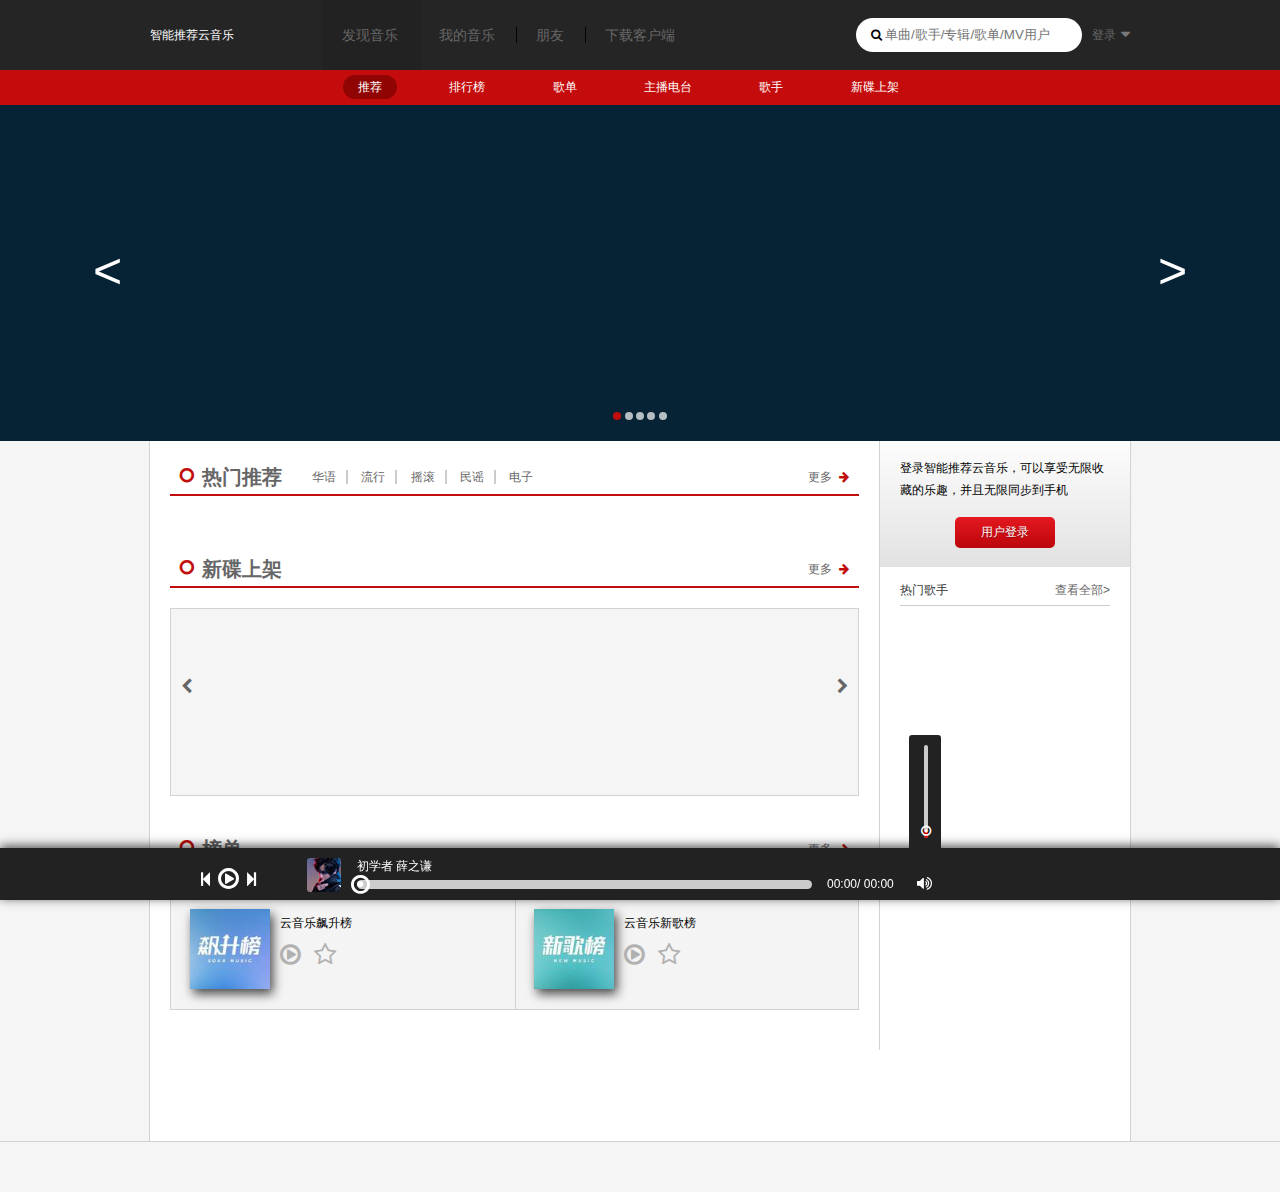
==== commit 9de9ad07: "二级页面布局基本完成" ====
--- a/index.html
+++ b/index.html
@@ -8,6 +8,7 @@
 	<link rel="stylesheet" href="css/common.css">
 	<link rel="stylesheet" href="css/index.css">
 	<script src="js/jquery-1.11.3.min.js"></script>
+	<script src="js/common.js"></script>
 	<script src="js/index.js"></script>
 </head>
 <body>
@@ -16,7 +17,7 @@
 			<div class="logo">智能推荐云音乐</div>
 			<nav class="classify">
 				<div class="item-wrap active">
-					<a class="nav-item" href="javascript:;">发现音乐</a>
+					<a class="nav-item" href="index.html">发现音乐</a>
 					<i class="fa fa-caret-up fa-lg" aria-hidden="true"></i>
 				</div>
 				<div class="item-wrap">
@@ -80,98 +81,10 @@
 							<a href="javascript:;" class="rcmd-i">电子</a>
 						</div>
 						<i class="fa fa-arrow-right" aria-hidden="true"></i>
-						<a href="javascript:;" class="more">更多</a>
+						<a href="playlist.html?type=all" class="more">更多</a>
 					</div>
 					<div class="rcmd-list">
-						<ul class="song-list">
-							<li class="rcmd-item">
-								<div class="list-cover">
-									<img src="imgs/rcmd1.jpg" alt="">
-									<div class="bottom">
-										<i class="fa fa-headphones fa-lg" aria-hidden="true"></i>
-										<span class="num">33万</span>
-										<i class="fa fa-play-circle-o fa-lg" aria-hidden="true"></i>
-									</div>
-								</div>
-								<p class="song-info">夏日烦闷，不如回家养花种菜捕鱼</p>
-							</li>
-							<li class="rcmd-item">
-								<div class="list-cover">
-									<img src="imgs/rcmd1.jpg" alt="">
-									<div class="bottom">
-										<i class="fa fa-headphones fa-lg" aria-hidden="true"></i>
-										<span class="num">33万</span>
-										<i class="fa fa-play-circle-o fa-lg" aria-hidden="true"></i>
-									</div>
-								</div>
-								<p class="song-info">夏日烦闷，不如回家养花种菜捕鱼</p>
-							</li>
-							<li class="rcmd-item">
-								<div class="list-cover">
-									<img src="imgs/rcmd1.jpg" alt="">
-									<div class="bottom">
-										<i class="fa fa-headphones fa-lg" aria-hidden="true"></i>
-										<span class="num">33万</span>
-										<i class="fa fa-play-circle-o fa-lg" aria-hidden="true"></i>
-									</div>
-								</div>
-								<p class="song-info">夏日烦闷，不如回家养花种菜捕鱼</p>
-							</li>
-							<li class="rcmd-item">
-								<div class="list-cover">
-									<img src="imgs/rcmd1.jpg" alt="">
-									<div class="bottom">
-										<i class="fa fa-headphones fa-lg" aria-hidden="true"></i>
-										<span class="num">33万</span>
-										<i class="fa fa-play-circle-o fa-lg" aria-hidden="true"></i>
-									</div>
-								</div>
-								<p class="song-info">夏日烦闷，不如回家养花种菜捕鱼</p>
-							</li>
-							<li class="rcmd-item">
-								<div class="list-cover">
-									<img src="imgs/rcmd1.jpg" alt="">
-									<div class="bottom">
-										<i class="fa fa-headphones fa-lg" aria-hidden="true"></i>
-										<span class="num">33万</span>
-										<i class="fa fa-play-circle-o fa-lg" aria-hidden="true"></i>
-									</div>
-								</div>
-								<p class="song-info">夏日烦闷，不如回家养花种菜捕鱼</p>
-							</li>
-							<li class="rcmd-item">
-								<div class="list-cover">
-									<img src="imgs/rcmd1.jpg" alt="">
-									<div class="bottom">
-										<i class="fa fa-headphones fa-lg" aria-hidden="true"></i>
-										<span class="num">33万</span>
-										<i class="fa fa-play-circle-o fa-lg" aria-hidden="true"></i>
-									</div>
-								</div>
-								<p class="song-info">夏日烦闷，不如回家养花种菜捕鱼</p>
-							</li>
-							<li class="rcmd-item">
-								<div class="list-cover">
-									<img src="imgs/rcmd1.jpg" alt="">
-									<div class="bottom">
-										<i class="fa fa-headphones fa-lg" aria-hidden="true"></i>
-										<span class="num">33万</span>
-										<i class="fa fa-play-circle-o fa-lg" aria-hidden="true"></i>
-									</div>
-								</div>
-								<p class="song-info">夏日烦闷，不如回家养花种菜捕鱼</p>
-							</li>
-							<li class="rcmd-item">
-								<div class="list-cover">
-									<img src="imgs/rcmd1.jpg" alt="">
-									<div class="bottom">
-										<i class="fa fa-headphones fa-lg" aria-hidden="true"></i>
-										<span class="num">33万</span>
-										<i class="fa fa-play-circle-o fa-lg" aria-hidden="true"></i>
-									</div>
-								</div>
-								<p class="song-info">夏日烦闷，不如回家养花种菜捕鱼</p>
-							</li>
+						<ul id="rcmd-list" class="song-list">
 						</ul>
 					</div>
 				</section>
@@ -190,86 +103,11 @@
 							<i class="fa fa-chevron-right fa-lg next-group" aria-hidden="true"></i>
 						</a>
 						<div class="disk-roll">
-							<ul class="disk-group">
-								<li class="disk-item">
-									<img src="imgs/disk1.jpg" alt="">
-									<p class="song-info">周杰伦 世界巡回演唱会</p>
-									<p class="song-author">周杰伦</p>
-								</li>
-								<li class="disk-item">
-									<img src="imgs/disk1.jpg" alt="">
-									<p class="song-info">周杰伦 世界巡回演唱会</p>
-									<p class="song-author">周杰伦</p>
-								</li>
-								<li class="disk-item">
-									<img src="imgs/disk1.jpg" alt="">
-									<p class="song-info">周杰伦 世界巡回演唱会</p>
-									<p class="song-author">周杰伦</p>
-								</li>
-								<li class="disk-item">
-									<img src="imgs/disk1.jpg" alt="">
-									<p class="song-info">周杰伦 世界巡回演唱会</p>
-									<p class="song-author">周杰伦</p>
-								</li>
-								<li class="disk-item">
-									<img src="imgs/disk1.jpg" alt="">
-									<p class="song-info">周杰伦 世界巡回演唱会</p>
-									<p class="song-author">周杰伦</p>
-								</li>
+							<ul id="disk-group1" class="disk-group">
 							</ul>
-							<ul class="disk-group">
-								<li class="disk-item">
-									<img src="imgs/disk2.jpg" alt="">
-									<p class="song-info">周杰伦 世界巡回演唱会</p>
-									<p class="song-author">周杰伦</p>
-								</li>
-								<li class="disk-item">
-									<img src="imgs/disk2.jpg" alt="">
-									<p class="song-info">周杰伦 世界巡回演唱会</p>
-									<p class="song-author">周杰伦</p>
-								</li>
-								<li class="disk-item">
-									<img src="imgs/disk2.jpg" alt="">
-									<p class="song-info">周杰伦 世界巡回演唱会</p>
-									<p class="song-author">周杰伦</p>
-								</li>
-								<li class="disk-item">
-									<img src="imgs/disk2.jpg" alt="">
-									<p class="song-info">周杰伦 世界巡回演唱会</p>
-									<p class="song-author">周杰伦</p>
-								</li>
-								<li class="disk-item">
-									<img src="imgs/disk2.jpg" alt="">
-									<p class="song-info">周杰伦 世界巡回演唱会</p>
-									<p class="song-author">周杰伦</p>
-								</li>
+							<ul id="disk-group2" class="disk-group">
 							</ul>
-							<ul class="disk-group">
-								<li class="disk-item">
-									<img src="imgs/disk3.jpg" alt="">
-									<p class="song-info">周杰伦 世界巡回演唱会</p>
-									<p class="song-author">周杰伦</p>
-								</li>
-								<li class="disk-item">
-									<img src="imgs/disk3.jpg" alt="">
-									<p class="song-info">周杰伦 世界巡回演唱会</p>
-									<p class="song-author">周杰伦</p>
-								</li>
-								<li class="disk-item">
-									<img src="imgs/disk3.jpg" alt="">
-									<p class="song-info">周杰伦 世界巡回演唱会</p>
-									<p class="song-author">周杰伦</p>
-								</li>
-								<li class="disk-item">
-									<img src="imgs/disk3.jpg" alt="">
-									<p class="song-info">周杰伦 世界巡回演唱会</p>
-									<p class="song-author">周杰伦</p>
-								</li>
-								<li class="disk-item">
-									<img src="imgs/disk3.jpg" alt="">
-									<p class="song-info">周杰伦 世界巡回演唱会</p>
-									<p class="song-author">周杰伦</p>
-								</li>
+							<ul id="disk-group3" class="disk-group">
 							</ul>
 						</div>
 						
@@ -297,100 +135,7 @@
 										</p>
 									</div>
 								</div>
-								<div class="bd-con">
-									<p class="bd-con-i top-3">
-										<span class="song-num">1</span>
-										<span class="song-name">初学者</span>
-										<span class="song-operate">
-											<i class="fa fa-play-circle-o fa-lg" aria-hidden="true"></i>
-											<i class="fa fa-plus fa-lg" aria-hidden="true"></i>
-											<i class="fa fa-star-o fa-lg" aria-hidden="true"></i>
-										</span>
-									</p>
-									<p class="bd-con-i top-3">
-										<span class="song-num">2</span>
-										<span class="song-name">画</span>
-										<span class="song-operate">
-											<i class="fa fa-play-circle-o fa-lg" aria-hidden="true"></i>
-											<i class="fa fa-plus fa-lg" aria-hidden="true"></i>
-											<i class="fa fa-star-o fa-lg" aria-hidden="true"></i>
-										</span>
-									</p>
-									<p class="bd-con-i top-3">
-										<span class="song-num">3</span>
-										<span class="song-name">Wherever I Go</span>
-										<span class="song-operate">
-											<i class="fa fa-play-circle-o fa-lg" aria-hidden="true"></i>
-											<i class="fa fa-plus fa-lg" aria-hidden="true"></i>
-											<i class="fa fa-star-o fa-lg" aria-hidden="true"></i>
-										</span>
-									</p>
-									<p class="bd-con-i">
-										<span class="song-num">4</span>
-										<span class="song-name">Wherever I Go</span>
-										<span class="song-operate">
-											<i class="fa fa-play-circle-o fa-lg" aria-hidden="true"></i>
-											<i class="fa fa-plus fa-lg" aria-hidden="true"></i>
-											<i class="fa fa-star-o fa-lg" aria-hidden="true"></i>
-										</span>
-									</p>
-									<p class="bd-con-i">
-										<span class="song-num">5</span>
-										<span class="song-name">Wherever I Go</span>
-										<span class="song-operate">
-											<i class="fa fa-play-circle-o fa-lg" aria-hidden="true"></i>
-											<i class="fa fa-plus fa-lg" aria-hidden="true"></i>
-											<i class="fa fa-star-o fa-lg" aria-hidden="true"></i>
-										</span>
-									</p>
-									<p class="bd-con-i">
-										<span class="song-num">6</span>
-										<span class="song-name">Wherever I Go</span>
-										<span class="song-operate">
-											<i class="fa fa-play-circle-o fa-lg" aria-hidden="true"></i>
-											<i class="fa fa-plus fa-lg" aria-hidden="true"></i>
-											<i class="fa fa-star-o fa-lg" aria-hidden="true"></i>
-										</span>
-									</p>
-									<p class="bd-con-i">
-										<span class="song-num">7</span>
-										<span class="song-name">Wherever I Go</span>
-										<span class="song-operate">
-											<i class="fa fa-play-circle-o fa-lg" aria-hidden="true"></i>
-											<i class="fa fa-plus fa-lg" aria-hidden="true"></i>
-											<i class="fa fa-star-o fa-lg" aria-hidden="true"></i>
-										</span>
-									</p>
-									<p class="bd-con-i">
-										<span class="song-num">8</span>
-										<span class="song-name">Wherever I Go</span>
-										<span class="song-operate">
-											<i class="fa fa-play-circle-o fa-lg" aria-hidden="true"></i>
-											<i class="fa fa-plus fa-lg" aria-hidden="true"></i>
-											<i class="fa fa-star-o fa-lg" aria-hidden="true"></i>
-										</span>
-									</p>
-									<p class="bd-con-i">
-										<span class="song-num">9</span>
-										<span class="song-name">Wherever I Go Wherever I Go Wherever I Go Wherever I Go</span>
-										<span class="song-operate">
-											<i class="fa fa-play-circle-o fa-lg" aria-hidden="true"></i>
-											<i class="fa fa-plus fa-lg" aria-hidden="true"></i>
-											<i class="fa fa-star-o fa-lg" aria-hidden="true"></i>
-										</span>
-									</p>
-									<p class="bd-con-i">
-										<span class="song-num">10</span>
-										<span class="song-name">Wherever I Go</span>
-										<span class="song-operate">
-											<i class="fa fa-play-circle-o fa-lg" aria-hidden="true"></i>
-											<i class="fa fa-plus fa-lg" aria-hidden="true"></i>
-											<i class="fa fa-star-o fa-lg" aria-hidden="true"></i>
-										</span>
-									</p>
-									<p class="bd-con-i">
-										<span class="show-all">查看全部&gt;</span>
-									</p>
+								<div id="bd-hot" class="bd-con">
 								</div>
 							</div>
 						</div>
@@ -408,100 +153,7 @@
 										</p>
 									</div>
 								</div>
-								<div class="bd-con">
-									<p class="bd-con-i top-3">
-										<span class="song-num">1</span>
-										<span class="song-name">初学者</span>
-										<span class="song-operate">
-											<i class="fa fa-play-circle-o fa-lg" aria-hidden="true"></i>
-											<i class="fa fa-plus fa-lg" aria-hidden="true"></i>
-											<i class="fa fa-star-o fa-lg" aria-hidden="true"></i>
-										</span>
-									</p>
-									<p class="bd-con-i top-3">
-										<span class="song-num">2</span>
-										<span class="song-name">画</span>
-										<span class="song-operate">
-											<i class="fa fa-play-circle-o fa-lg" aria-hidden="true"></i>
-											<i class="fa fa-plus fa-lg" aria-hidden="true"></i>
-											<i class="fa fa-star-o fa-lg" aria-hidden="true"></i>
-										</span>
-									</p>
-									<p class="bd-con-i top-3">
-										<span class="song-num">3</span>
-										<span class="song-name">Wherever I Go</span>
-										<span class="song-operate">
-											<i class="fa fa-play-circle-o fa-lg" aria-hidden="true"></i>
-											<i class="fa fa-plus fa-lg" aria-hidden="true"></i>
-											<i class="fa fa-star-o fa-lg" aria-hidden="true"></i>
-										</span>
-									</p>
-									<p class="bd-con-i">
-										<span class="song-num">4</span>
-										<span class="song-name">Wherever I Go</span>
-										<span class="song-operate">
-											<i class="fa fa-play-circle-o fa-lg" aria-hidden="true"></i>
-											<i class="fa fa-plus fa-lg" aria-hidden="true"></i>
-											<i class="fa fa-star-o fa-lg" aria-hidden="true"></i>
-										</span>
-									</p>
-									<p class="bd-con-i">
-										<span class="song-num">5</span>
-										<span class="song-name">Wherever I Go</span>
-										<span class="song-operate">
-											<i class="fa fa-play-circle-o fa-lg" aria-hidden="true"></i>
-											<i class="fa fa-plus fa-lg" aria-hidden="true"></i>
-											<i class="fa fa-star-o fa-lg" aria-hidden="true"></i>
-										</span>
-									</p>
-									<p class="bd-con-i">
-										<span class="song-num">6</span>
-										<span class="song-name">Wherever I Go</span>
-										<span class="song-operate">
-											<i class="fa fa-play-circle-o fa-lg" aria-hidden="true"></i>
-											<i class="fa fa-plus fa-lg" aria-hidden="true"></i>
-											<i class="fa fa-star-o fa-lg" aria-hidden="true"></i>
-										</span>
-									</p>
-									<p class="bd-con-i">
-										<span class="song-num">7</span>
-										<span class="song-name">Wherever I Go</span>
-										<span class="song-operate">
-											<i class="fa fa-play-circle-o fa-lg" aria-hidden="true"></i>
-											<i class="fa fa-plus fa-lg" aria-hidden="true"></i>
-											<i class="fa fa-star-o fa-lg" aria-hidden="true"></i>
-										</span>
-									</p>
-									<p class="bd-con-i">
-										<span class="song-num">8</span>
-										<span class="song-name">Wherever I Go</span>
-										<span class="song-operate">
-											<i class="fa fa-play-circle-o fa-lg" aria-hidden="true"></i>
-											<i class="fa fa-plus fa-lg" aria-hidden="true"></i>
-											<i class="fa fa-star-o fa-lg" aria-hidden="true"></i>
-										</span>
-									</p>
-									<p class="bd-con-i">
-										<span class="song-num">9</span>
-										<span class="song-name">Wherever I Go Wherever I Go Wherever I Go Wherever I Go</span>
-										<span class="song-operate">
-											<i class="fa fa-play-circle-o fa-lg" aria-hidden="true"></i>
-											<i class="fa fa-plus fa-lg" aria-hidden="true"></i>
-											<i class="fa fa-star-o fa-lg" aria-hidden="true"></i>
-										</span>
-									</p>
-									<p class="bd-con-i">
-										<span class="song-num">10</span>
-										<span class="song-name">Wherever I Go</span>
-										<span class="song-operate">
-											<i class="fa fa-play-circle-o fa-lg" aria-hidden="true"></i>
-											<i class="fa fa-plus fa-lg" aria-hidden="true"></i>
-											<i class="fa fa-star-o fa-lg" aria-hidden="true"></i>
-										</span>
-									</p>
-									<p class="bd-con-i">
-										<span class="show-all">查看全部&gt;</span>
-									</p>
+								<div id="bd-new" class="bd-con">
 								</div>
 							</div>
 						</div>
@@ -518,97 +170,7 @@
 						<h3>热门歌手</h3>
 						<span>查看全部&gt;</span>
 					</div>
-					<ul>
-						<li>
-							<div class="singer-img">
-								<img src="imgs/singer1.jpg" alt="">
-							</div>
-							<div class="singer-info">
-								<h2>马頔麻油叶</h2>
-								<p>民谣音乐人</p>
-							</div>
-						</li>
-						<li>
-							<div class="singer-img">
-								<img src="imgs/singer1.jpg" alt="">
-							</div>
-							<div class="singer-info">
-								<h2>马頔麻油叶</h2>
-								<p>民谣音乐人</p>
-							</div>
-						</li>
-						<li>
-							<div class="singer-img">
-								<img src="imgs/singer1.jpg" alt="">
-							</div>
-							<div class="singer-info">
-								<h2>马頔麻油叶</h2>
-								<p>民谣音乐人</p>
-							</div>
-						</li>
-						<li>
-							<div class="singer-img">
-								<img src="imgs/singer1.jpg" alt="">
-							</div>
-							<div class="singer-info">
-								<h2>马頔麻油叶</h2>
-								<p>民谣音乐人</p>
-							</div>
-						</li>
-						<li>
-							<div class="singer-img">
-								<img src="imgs/singer1.jpg" alt="">
-							</div>
-							<div class="singer-info">
-								<h2>马頔麻油叶</h2>
-								<p>民谣音乐人</p>
-							</div>
-						</li>
-						<li>
-							<div class="singer-img">
-								<img src="imgs/singer1.jpg" alt="">
-							</div>
-							<div class="singer-info">
-								<h2>马頔麻油叶</h2>
-								<p>民谣音乐人</p>
-							</div>
-						</li>
-						<li>
-							<div class="singer-img">
-								<img src="imgs/singer1.jpg" alt="">
-							</div>
-							<div class="singer-info">
-								<h2>马頔麻油叶</h2>
-								<p>民谣音乐人</p>
-							</div>
-						</li>
-						<li>
-							<div class="singer-img">
-								<img src="imgs/singer1.jpg" alt="">
-							</div>
-							<div class="singer-info">
-								<h2>马頔麻油叶</h2>
-								<p>民谣音乐人</p>
-							</div>
-						</li>
-						<li>
-							<div class="singer-img">
-								<img src="imgs/singer1.jpg" alt="">
-							</div>
-							<div class="singer-info">
-								<h2>马頔麻油叶马頔麻油叶</h2>
-								<p>民谣音乐人马頔麻油叶马頔麻油叶</p>
-							</div>
-						</li>
-						<li>
-							<div class="singer-img">
-								<img src="imgs/singer1.jpg" alt="">
-							</div>
-							<div class="singer-info">
-								<h2>马頔麻油叶</h2>
-								<p>民谣音乐人</p>
-							</div>
-						</li>
+					<ul id="singer-list">
 					</ul>
 				</div>
 			</div>
@@ -618,26 +180,26 @@
 		<div class="wrap">
 			<div class="play-control">
 				<i class="fa fa-step-backward fa-lg" aria-hidden="true"></i>
-				<i class="fa fa-play-circle-o fa-2x" aria-hidden="true"></i>
+				<i class="fa fa-play-circle-o fa-2x" id="pause" aria-hidden="true"></i>
 				<i class="fa fa-step-forward fa-lg" aria-hidden="true"></i>
 			</div>
 			<div class="play-img">
-				<img src="imgs/play1.jpg" alt="">
+				<img id="playing-author-img" src="imgs/play1.jpg" alt="">
 			</div>
 			<div class="play">
 				<div class="words">
-					<span>初学者</span>
-					<span>薛之谦</span>
+					<span id="playing-song">初学者</span>
+					<span id="playing-author-name">薛之谦</span>
 				</div>
 				<div class="pbar">
-					<div class="cur">
+					<div id="cur-pro" class="cur">
 						<i class="fa fa-dot-circle-o" aria-hidden="true"></i>
 					</div>
 				</div>
 			</div>
 			<div class="ptime">
-				<span class="curtime">02:08</span>/
-				<span class="alltime">04:40</span>
+				<span id="playing-song-now" class="curtime">00:00</span>/
+				<span id="playing-song-last" class="alltime">00:00</span>
 			</div>
 			<div class="voice">
 				<i class="fa fa-volume-up fa-lg" aria-hidden="true"></i>
@@ -662,7 +224,7 @@
 				</div>
 				<p class="log-phone-error error">请输入11位手机号</p>
 				<div class="box-item">
-					<input id="log-pass" class="border-input" type="text" placeholder="请输入密码">
+					<input id="log-pass" class="border-input" type="password" placeholder="请输入密码">
 				</div>
 				<p class="log-pass-error error">请输入密码</p>
 				<div id="do-login" class="box-btn">登录</div>
@@ -695,7 +257,7 @@
 				<p class="phone-error error">请输入11位手机号</p>
 				<div class="box-item">
 					<label for="reg-pass">密&nbsp;&nbsp;&nbsp;&nbsp;码：</label>
-					<input  id="reg-pass" class="border-input" type="text" placeholder="请设置密码,6-16位">
+					<input  id="reg-pass" class="border-input" type="password" placeholder="请设置密码,6-16位">
 				</div>
 				<p class="pass-error error">请输入6-16位的密码</p>
 				<div class="box-btn go-yzm">下一步</div>
@@ -724,5 +286,6 @@
 			</div>
 		</div>
 	</div>
+	<audio src="" id="audio"></audio>
 </body>
 </html>--- a/css/common.css
+++ b/css/common.css
@@ -3,4 +3,501 @@
 .wrap{
 	width:980px;
 	margin:0 auto;
-}+}
+
+body{
+	font-size: 12px;
+	background: #f5f5f5;
+	font-family: Arial, Helvetica, sans-serif;
+	position: relative;
+}
+/*--header*/
+.header{
+	width:100%;
+	height:70px;
+	background: #252525;
+}
+
+.logo{
+	width: 174px;
+	line-height: 70px;
+	float: left;
+	color:#fff;
+}
+.classify{
+	float:left;
+	line-height: 70px;
+	color:#ccc;
+	font-size: 14px;
+}
+.classify .active{
+	background: #232222;
+}
+.classify .active .nav-item{
+	border-color: transparent;
+}
+.item-wrap{
+	float: left;
+	border-right:1px solid transparent;
+	border-left:1px solid transparent;
+	margin-left: -2px;
+	position: relative;
+	cursor: pointer;
+}
+.item-wrap .fa{
+	position: absolute;
+	left: 50%;
+	top: 66px;
+	width: 14px;
+	height:9px;
+	margin-left: -7px;
+	overflow: hidden;
+	color: #c50c0c;
+}
+.item-wrap:hover{
+	background: #232222;
+}
+.item-wrap:hover .nav-item{
+	border-color:transparent;
+}
+.nav-item{
+	padding:0 21px 0 19px;
+	border-right:1px solid #030303;
+}
+.item-wrap:last-of-type .nav-item{
+	border-right: none;
+}
+.search{
+	float:right;
+	height: 34px;
+	line-height: 34px;
+	margin-top: 18px;
+	background: #fff;
+	padding: 0px 20px 0 15px;
+	border-radius: 18px;
+}
+.ser-btn{
+}
+.login{
+	float:right;
+	margin-left: 10px;
+	line-height: 70px;
+	color:#787878;
+}
+.link{
+	float: left;
+	max-width: 50px;
+	white-space: nowrap;
+    overflow: hidden;
+    text-overflow: ellipsis;
+    margin-right: 5px;
+}
+#user-home{
+	display: none;
+}
+.login:hover .link{
+	color:#999;
+}
+.logicon{
+	transform: translateY(-5px);
+}
+/*header--*/
+
+/*--header-bar*/
+.header-bar{
+	height: 35px;
+	line-height: 35px;
+	background: #c50c0c;
+}
+.list{
+	padding-left: 176px;
+}
+.list-item{
+	margin: 0 17px;
+	padding: 5px 15px;
+	color:#fff;
+}
+.list .active,.list-item:hover{
+	background: #900403;
+	border-radius: 12px;
+}
+/*header-bar--*/
+/*--热门推荐*/
+.discover{
+	border-bottom: 1px solid #d3d3d3;
+	margin-bottom: 50px;
+}
+.discover .wrap{
+	background: #fff;
+	min-height: 700px;
+	border-left: 1px solid #d3d3d3;
+	border-right: 1px solid #d3d3d3;
+	overflow: hidden;
+}
+.rcmd-h{
+	height: 33px;
+	line-height: 33px;
+	padding:0 10px;
+	border-bottom: 2px solid #C10D0C;
+}
+.rcmd-h .fa-circle-o{
+	font-weight: bold;
+	color:#c10d0c;
+	float: left;
+	margin-top: 8px;
+	cursor: pointer;
+}
+.tit{
+	float: left;
+	font-size: 20px;
+	font-weight: bold;
+	margin-left: 8px;
+}
+.tab{
+	float:left;
+	margin-left: 20px;
+}
+.more{
+	float: right;
+	margin-right: 7px;
+}
+.rcmd-h .fa-arrow-right{
+	float: right;
+	color: #c10d0c;
+	margin-top: 10px;
+}
+.rcmd-i{
+	padding:0 10px; 
+	border-right: 2px solid #ccc;
+}
+.rcmd-i:last-of-type{
+	border-color: transparent;
+}
+.rcmd-list{
+	margin:20px 0 37px;
+}
+.song-list{
+	display: flex;
+	flex-flow: row;
+	flex-wrap: wrap;
+	justify-content: space-between;
+}
+.rcmd-item{
+	width: 140px;
+	height: 184px;
+}
+.list-cover{
+	width: 138px;
+	height: 138px;
+	border:1px solid #cfd3d4;
+	position: relative;
+}
+.list-cover img{
+	width: 100%;
+	height: 100%;
+}
+.bottom{
+	position: absolute;
+	left: 0;
+	right: 0;
+	height: 27px;
+	line-height: 27px;
+	text-align: center;
+	color: #ccc;
+	background: rgba(0,0,0,0.7);
+	bottom: 0;
+	padding: 0 10px;
+}
+.bottom .fa-headphones,.bottom .num{
+	float: left;
+}
+.bottom .num{
+	margin-left: 10px;
+}
+.bottom .fa-headphones,.bottom .fa-play-circle{
+	margin-top: 7px;
+	cursor:pointer;
+}
+.bottom .fa-play-circle{
+	float:right;
+}
+.song-info{
+	margin-top: 8px;
+	white-space:nowrap; 
+	overflow: hidden;
+	text-overflow: ellipsis;
+}
+/*热门推荐--*/
+/*--palybar*/
+.playbar{
+	position: fixed;
+	bottom: 0;
+	width: 100%;
+	height: 52px;
+	background: #232222;
+	box-shadow: 0px -2px 10px 0px rgba(0,0,0,0.7);
+	color: #fff;
+	z-index: 98;
+}
+.play-control{
+	width: 157px;
+	float: left;
+	text-align: center;
+	margin-top: 14px;
+}
+.play-control .fa-play-circle-o,.play-control .fa-pause-circle-o{
+	transform: translateY(4px);
+	margin: 0 5px;
+}
+.play-img{
+	width: 34px;
+	height: 34px;
+	margin-right: 16px;
+	margin-top: 10px;
+	float: left;
+	border-radius: 3px;
+	overflow: hidden;
+}
+.play-img img{
+	width: 100%;
+	height: 100%;
+}
+
+.play{
+	float: left;
+	margin-top: 5px;
+}
+.words{
+	height: 27px;
+	line-height: 27px;
+}
+.pbar{
+	width: 455px;
+    height: 9px;
+    background: #ccc;
+    border-radius: 5px;
+    position: relative;
+}
+.cur{
+	position: absolute;
+	background: #c00;
+	border-radius: 5px;
+}
+.pbar .cur{
+	width: 0;
+	height: 9px;
+	top: 0;
+	left: 0;
+}
+.cur .fa-dot-circle-o{
+	position: absolute;
+}
+.pbar .cur .fa-dot-circle-o{
+	font-size: 22px;
+    top: -7px;
+    right: -13px;
+}
+.ptime{
+	margin-top: 29px;
+	margin-left: 15px;
+	margin-right: 15px;
+	float: left;
+}
+.voice{
+	position: relative;
+	margin-top: 28px;
+	float: left;
+	width: 32px;
+	text-align: center;
+}
+.voice-control{
+	width: 32px;
+	height: 113px;
+	position: absolute;
+	top: -141px;
+	left: 0px;
+	background: #232222;
+	border-radius: 3px 3px 0 0;
+}
+.voice-control .all{
+	width: 4px;
+	height: 93px;
+	background: #ccc;
+	position: absolute;
+	left: 15px;
+	top: 10px;
+	border-radius:5px;
+
+}
+.voice-control .cur{
+	width: 4px;
+	height: 10%;
+	bottom: 0;
+	left: 0;
+}
+.voice-control .cur .fa-dot-circle-o{
+	left: -3px;
+	top: -4px;
+}
+/*playbar--*/
+/*--logbox*/
+.alertbox{
+	width: 530px;
+	height: 310px;
+	border-radius: 4px;
+	box-shadow: 0 5px 16px rgba(0,0,0,0.8);
+	z-index: 99;
+	position: absolute;
+	left: 50%;
+	top: 15%;
+	margin-left: -265px;
+	overflow: hidden;
+	display: none;
+}
+.box-head{
+	height:38px;
+	line-height: 38px;
+	border-radius: 3px 3px 0 0;
+	padding-left: 18px;
+	font-weight: bold;
+	font-size: 14px;
+	color: #fff;
+	background: #232222;
+}
+.box-main{
+	height: 272px;
+	background: #fff;
+	position: relative;
+}
+.box-wrap{
+	width: 220px;
+	height: 165px;
+	position: absolute;
+	top: 0;
+	bottom: 0;
+	left: 0;
+	right: 0;
+	margin: auto;
+}
+.box-wrap .box-item{
+	height: 32px;
+	line-height: 32px;
+	margin-bottom: 5px;
+}
+.error{
+	line-height: 18px;
+	padding-left: 50px;
+	color: #E33232;
+	margin-bottom: 3px;
+	display: none;
+}
+.box-item input[name=sex]{
+	margin-right: 3px;
+}
+.box-wrap label{
+	display: inline-block;
+    width: 50px;
+    height: 19px;
+    line-height: 19px;
+}
+.border-input{
+	width: 206px;
+	height: 19px;
+	border:1px solid #cdcdcd;
+	padding: 5px 6px 6px;
+	border-radius: 2px;
+	line-height: 19px;
+}
+.box-btn{
+	height: 30px;
+	line-height: 30px;
+	text-align: center;
+	background: #3B8AD4;
+	border-radius: 3px;
+	color: #fff;
+	cursor: pointer;
+	margin-top: 20px;
+}
+.box-info{
+	height: 24px;
+	line-height: 24px;
+}
+.box-some{
+	width: 100%;
+	height: 48px;
+	line-height: 48px;
+	background: #f7f7f7;
+	border-top: 1px solid #c6c6c6;
+	border-radius: 0 0 3px 3px;
+	position: absolute;
+	bottom: 0;
+}
+.box-some .left{
+	float: left;
+	margin-left: 15px;
+}
+.box-some .right{
+	float: right;
+	margin-right: 15px;
+}
+#regbox{
+	height: 390px;
+}
+#regbox .box-main{
+	height: 352px;
+}
+#regbox .box-wrap{
+	width: 280px;
+	height: 303px;
+}
+#yzmbox{
+}
+#yzmbox .box-item{
+	margin-top: 30px;
+}
+#yzmbox .border-input{
+	width: 122px;
+}
+.get-yz{
+	float: right;
+	width: 70px;
+	color: #333;
+	padding: 0 5px 0 0;
+    border: 1px solid #cdcdcd;
+    border-radius: 3px;
+	background: #fcfcfc;
+	text-align: center;
+	display: none;
+}
+.last-time{
+	float: right;
+	display: inline-block;
+    width: 73px;
+    height: 30px;
+    border: 1px solid #cdcdcd;
+    border-radius: 3px;
+    line-height: 29px;
+    text-align: center;
+    font-size: 14px;
+    color: #bbb;
+    background-color: #eee;
+    cursor: default;
+}
+.yzm-error,.log-phone-error,.log-pass-error{
+	padding: 0;
+}
+/*logbox--*/
+
+/*--mask*/
+#mask{
+	position: absolute;
+	left: 0;
+	top: 0;
+	bottom: 0;
+	right: 0;
+	background: rgba(0,0,0,0.3);
+	z-index: 97;
+	display: none;
+}
+/*mask--*/
+
--- a/css/index.css
+++ b/css/index.css
@@ -1,121 +1,4 @@
 
-body{
-	font-size: 12px;
-	background: #f5f5f5;
-	font-family: Arial, Helvetica, sans-serif;
-	position: relative;
-}
-/*--header*/
-.header{
-	width:100%;
-	height:70px;
-	background: #252525;
-}
-
-.logo{
-	width: 174px;
-	line-height: 70px;
-	float: left;
-	color:#fff;
-}
-.classify{
-	float:left;
-	line-height: 70px;
-	color:#ccc;
-	font-size: 14px;
-}
-.classify .active{
-	background: #232222;
-}
-.classify .active .nav-item{
-	border-color: transparent;
-}
-.item-wrap{
-	float: left;
-	border-right:1px solid transparent;
-	border-left:1px solid transparent;
-	margin-left: -2px;
-	position: relative;
-	cursor: pointer;
-}
-.item-wrap .fa{
-	position: absolute;
-	left: 50%;
-	top: 66px;
-	width: 14px;
-	height:9px;
-	margin-left: -7px;
-	overflow: hidden;
-	color: #c50c0c;
-}
-.item-wrap:hover{
-	background: #232222;
-}
-.item-wrap:hover .nav-item{
-	border-color:transparent;
-}
-.nav-item{
-	padding:0 21px 0 19px;
-	border-right:1px solid #030303;
-}
-.item-wrap:last-of-type .nav-item{
-	border-right: none;
-}
-.search{
-	float:right;
-	height: 34px;
-	line-height: 34px;
-	margin-top: 18px;
-	background: #fff;
-	padding: 0px 20px 0 15px;
-	border-radius: 18px;
-}
-.ser-btn{
-}
-.login{
-	float:right;
-	margin-left: 10px;
-	line-height: 70px;
-	color:#787878;
-}
-.link{
-	float: left;
-	max-width: 50px;
-	white-space: nowrap;
-    overflow: hidden;
-    text-overflow: ellipsis;
-    margin-right: 5px;
-}
-#user-home{
-	display: none;
-}
-.login:hover .link{
-	color:#999;
-}
-.logicon{
-	transform: translateY(-5px);
-}
-/*header--*/
-
-/*--header-bar*/
-.header-bar{
-	height: 35px;
-	line-height: 35px;
-	background: #c50c0c;
-}
-.list{
-	padding-left: 176px;
-}
-.list-item{
-	margin: 0 17px;
-	padding: 5px 15px;
-	color:#fff;
-}
-.list .active,.list-item:hover{
-	background: #900403;
-	border-radius: 12px;
-}
-/*header-bar--*/
 
 /*--banner*/
 .banner{
@@ -174,17 +57,7 @@
 /*banner--*/
 
 /*--discover*/
-.discover{
-	border-bottom: 1px solid #d3d3d3;
-	margin-bottom: 50px;
-}
-.discover .wrap{
-	background: #fff;
-	min-height: 700px;
-	border-left: 1px solid #d3d3d3;
-	border-right: 1px solid #d3d3d3;
-	overflow: hidden;
-}
+
 /*--left-con*/
 .left-con{
 	padding: 20px 20px 40px;
@@ -192,100 +65,6 @@
 	border-right: 1px solid #d3d3d3;
 	width: 689px;
 }
-/*--热门推荐*/
-.rcmd-h{
-	height: 33px;
-	line-height: 33px;
-	padding:0 10px;
-	border-bottom: 2px solid #C10D0C;
-}
-.rcmd-h .fa-circle-o{
-	font-weight: bold;
-	color:#c10d0c;
-	float: left;
-	margin-top: 8px;
-}
-.tit{
-	float: left;
-	font-size: 20px;
-	font-weight: bold;
-	margin-left: 8px;
-}
-.tab{
-	float:left;
-	margin-left: 20px;
-}
-.more{
-	float: right;
-	margin-right: 7px;
-}
-.rcmd-h .fa-arrow-right{
-	float: right;
-	color: #c10d0c;
-	margin-top: 10px;
-}
-.rcmd-i{
-	padding:0 10px; 
-	border-right: 2px solid #ccc;
-}
-.rcmd-i:last-of-type{
-	border-color: transparent;
-}
-.rcmd-list{
-	margin:20px 0 37px;
-}
-.song-list{
-	display: flex;
-	flex-flow: row;
-	flex-wrap: wrap;
-	justify-content: space-between;
-}
-.rcmd-item{
-	width: 140px;
-	height: 184px;
-}
-.list-cover{
-	width: 138px;
-	height: 138px;
-	border:1px solid #cfd3d4;
-	position: relative;
-}
-.list-cover img{
-	width: 100%;
-	height: 100%;
-}
-.bottom{
-	position: absolute;
-	left: 0;
-	right: 0;
-	height: 27px;
-	line-height: 27px;
-	text-align: center;
-	color: #ccc;
-	background: rgba(0,0,0,0.7);
-	bottom: 0;
-	padding: 0 10px;
-}
-.bottom .fa-headphones,.bottom .num{
-	float: left;
-}
-.bottom .num{
-	margin-left: 10px;
-}
-.bottom .fa-headphones,.bottom .fa-play-circle-o{
-	margin-top: 7px;
-}
-.bottom .fa-play-circle-o{
-	float:right;
-}
-.song-info{
-	margin-top: 8px;
-	white-space:nowrap; 
-	overflow: hidden;
-	text-overflow: ellipsis;
-}
-/*热门推荐--*/
-
 /*--新碟上架*/
 .disk-list{
 	height: 186px;
@@ -328,6 +107,10 @@
 	height: 150px;
 	float: left;
 }
+.disk-item img{
+	width: 100px;
+	height: 100px;
+}
 .disk-item p{
 	line-height: 18px;
 }
@@ -381,11 +164,13 @@
 	line-height: 32px;
 }
 .song-num{
+	width: 25px;
+	height: 32px;
 	float: left;
 	margin-left: 20px;
 	color: #666;
 }
-.top-3 .song-num{
+.bd-con-i:nth-of-type(1) .song-num,.bd-con-i:nth-of-type(2) .song-num,.bd-con-i:nth-of-type(3) .song-num{
 	color: #c93c3b;
 }
 .song-name{
@@ -468,6 +253,12 @@
 }
 .singer-img{
 	float: left;
+	width: 62px;
+	height: 62px;
+}
+.singer-img img{
+	width: 100%;
+	height: 100%;
 }
 .singer-info{
 	float: left;
@@ -492,277 +283,3 @@
 
 /*discover--*/
 
-/*--palybar*/
-.playbar{
-	position: fixed;
-	bottom: 0;
-	width: 100%;
-	height: 52px;
-	background: #232222;
-	box-shadow: 0px -2px 10px 0px rgba(0,0,0,0.7);
-	color: #fff;
-	z-index: 98;
-}
-.play-control{
-	width: 157px;
-	float: left;
-	text-align: center;
-	margin-top: 14px;
-}
-.play-control .fa-play-circle-o{
-	transform: translateY(4px);
-	margin: 0 5px;
-}
-.play-img{
-	width: 34px;
-	height: 34px;
-	margin-right: 16px;
-	margin-top: 10px;
-	float: left;
-	border-radius: 3px;
-	overflow: hidden;
-}
-.play-img img{
-	width: 100%;
-	height: 100%;
-}
-
-.play{
-	float: left;
-	margin-top: 5px;
-}
-.words{
-	height: 27px;
-	line-height: 27px;
-}
-.pbar{
-	width: 455px;
-    height: 9px;
-    background: #ccc;
-    border-radius: 5px;
-    position: relative;
-}
-.cur{
-	position: absolute;
-
-	background: #c00;
-	border-radius: 5px;
-}
-.pbar .cur{
-	width: 10%;
-	height: 9px;
-	top: 0;
-	left: 0;
-}
-.cur .fa-dot-circle-o{
-	position: absolute;
-}
-.pbar .cur .fa-dot-circle-o{
-	font-size: 22px;
-    top: -7px;
-    right: -13px;
-}
-.ptime{
-	margin-top: 29px;
-	margin-left: 15px;
-	margin-right: 15px;
-	float: left;
-}
-.voice{
-	position: relative;
-	margin-top: 28px;
-	float: left;
-	width: 32px;
-	text-align: center;
-}
-.voice-control{
-	width: 32px;
-	height: 113px;
-	position: absolute;
-	top: -141px;
-	left: 0px;
-	background: #232222;
-	border-radius: 3px 3px 0 0;
-}
-.voice-control .all{
-	width: 4px;
-	height: 93px;
-	background: #ccc;
-	position: absolute;
-	left: 15px;
-	top: 10px;
-	border-radius:5px;
-
-}
-.voice-control .cur{
-	width: 4px;
-	height: 10%;
-	bottom: 0;
-	left: 0;
-}
-.voice-control .cur .fa-dot-circle-o{
-	left: -3px;
-	top: -4px;
-}
-/*playbar--*/
-
-/*--logbox*/
-.alertbox{
-	width: 530px;
-	height: 310px;
-	border-radius: 4px;
-	box-shadow: 0 5px 16px rgba(0,0,0,0.8);
-	z-index: 99;
-	position: absolute;
-	left: 50%;
-	top: 15%;
-	margin-left: -265px;
-	overflow: hidden;
-	display: none;
-}
-.box-head{
-	height:38px;
-	line-height: 38px;
-	border-radius: 3px 3px 0 0;
-	padding-left: 18px;
-	font-weight: bold;
-	font-size: 14px;
-	color: #fff;
-	background: #232222;
-}
-.box-main{
-	height: 272px;
-	background: #fff;
-	position: relative;
-}
-.box-wrap{
-	width: 220px;
-	height: 165px;
-	position: absolute;
-	top: 0;
-	bottom: 0;
-	left: 0;
-	right: 0;
-	margin: auto;
-}
-.box-wrap .box-item{
-	height: 32px;
-	line-height: 32px;
-	margin-bottom: 5px;
-}
-.error{
-	line-height: 18px;
-	padding-left: 50px;
-	color: #E33232;
-	margin-bottom: 3px;
-	display: none;
-}
-.box-item input[name=sex]{
-	margin-right: 3px;
-}
-.box-wrap label{
-	display: inline-block;
-    width: 50px;
-    height: 19px;
-    line-height: 19px;
-}
-.border-input{
-	width: 206px;
-	height: 19px;
-	border:1px solid #cdcdcd;
-	padding: 5px 6px 6px;
-	border-radius: 2px;
-	line-height: 19px;
-}
-.box-btn{
-	height: 30px;
-	line-height: 30px;
-	text-align: center;
-	background: #3B8AD4;
-	border-radius: 3px;
-	color: #fff;
-	cursor: pointer;
-	margin-top: 20px;
-}
-.box-info{
-	height: 24px;
-	line-height: 24px;
-}
-.box-some{
-	width: 100%;
-	height: 48px;
-	line-height: 48px;
-	background: #f7f7f7;
-	border-top: 1px solid #c6c6c6;
-	border-radius: 0 0 3px 3px;
-	position: absolute;
-	bottom: 0;
-}
-.box-some .left{
-	float: left;
-	margin-left: 15px;
-}
-.box-some .right{
-	float: right;
-	margin-right: 15px;
-}
-#regbox{
-	height: 390px;
-}
-#regbox .box-main{
-	height: 352px;
-}
-#regbox .box-wrap{
-	width: 280px;
-	height: 303px;
-}
-#yzmbox{
-}
-#yzmbox .box-item{
-	margin-top: 30px;
-}
-#yzmbox .border-input{
-	width: 122px;
-}
-.get-yz{
-	float: right;
-	width: 70px;
-	color: #333;
-	padding: 0 5px 0 0;
-    border: 1px solid #cdcdcd;
-    border-radius: 3px;
-	background: #fcfcfc;
-	text-align: center;
-	display: none;
-}
-.last-time{
-	float: right;
-	display: inline-block;
-    width: 73px;
-    height: 30px;
-    border: 1px solid #cdcdcd;
-    border-radius: 3px;
-    line-height: 29px;
-    text-align: center;
-    font-size: 14px;
-    color: #bbb;
-    background-color: #eee;
-    cursor: default;
-}
-.yzm-error,.log-phone-error,.log-pass-error{
-	padding: 0;
-}
-/*logbox--*/
-
-/*--mask*/
-#mask{
-	position: absolute;
-	left: 0;
-	top: 0;
-	bottom: 0;
-	right: 0;
-	background: rgba(0,0,0,0.3);
-	z-index: 97;
-	display: none;
-}
-/*mask--*/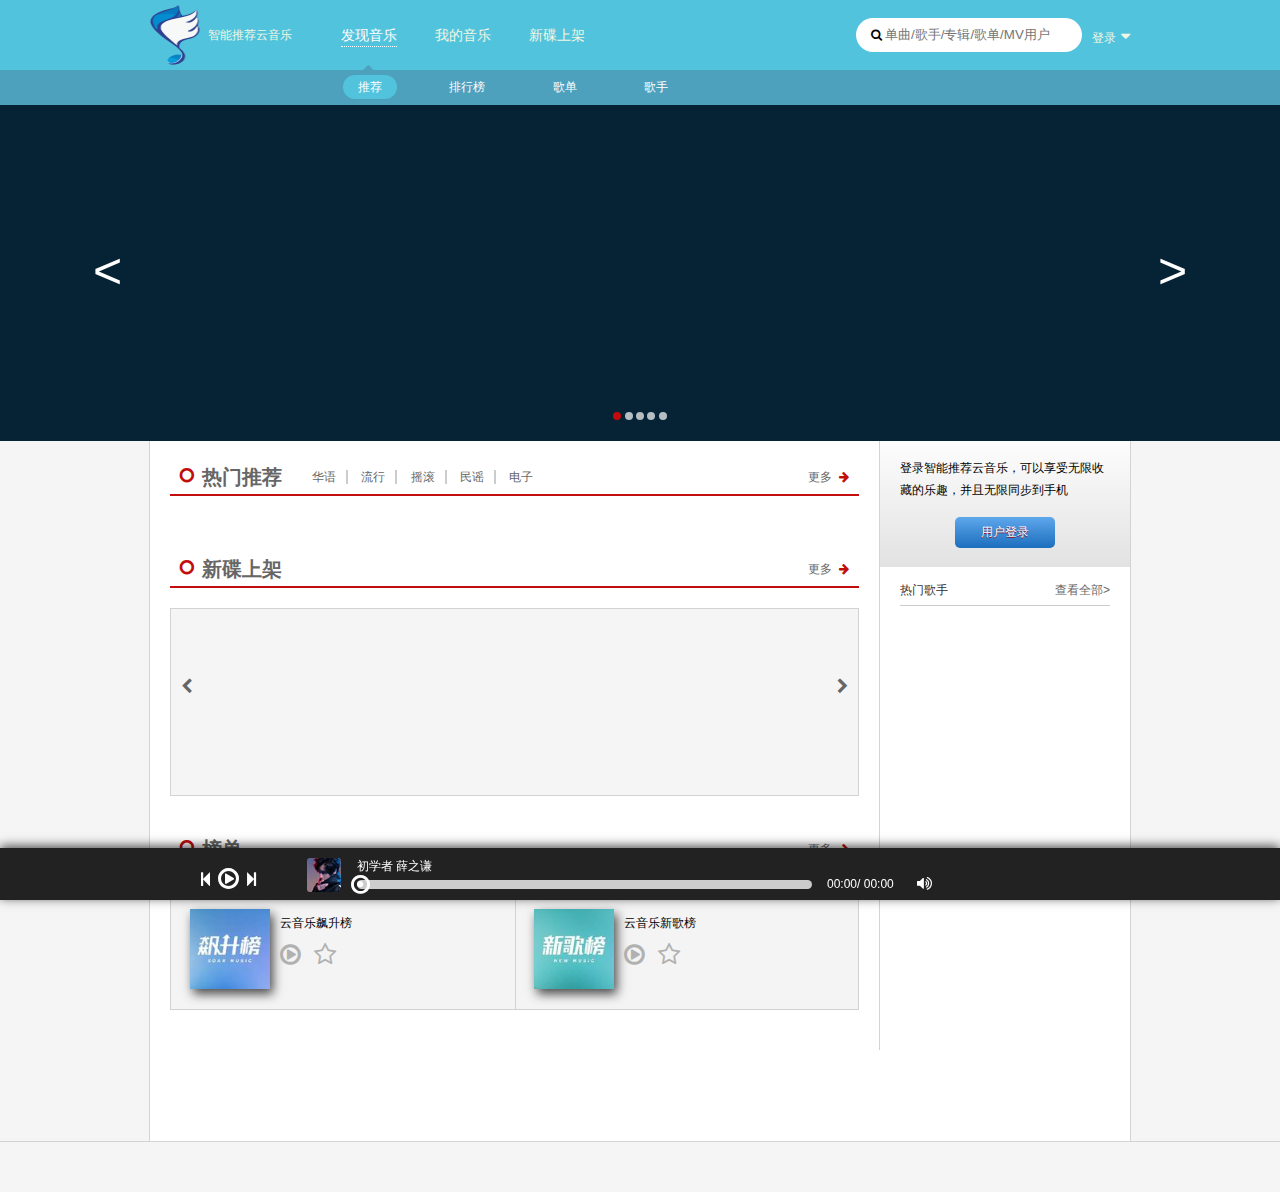
==== commit fc1a912c: "add" ====
--- a/index.html
+++ b/index.html
@@ -2,7 +2,7 @@
 <html lang="en">
 <head>
 	<meta charset="UTF-8">
-	<title>Document</title>
+	<title>智能推荐云音乐</title>
 	<link rel="stylesheet" href="css/font-awesome.min.css">
 	<link rel="stylesheet" href="css/reset.css">
 	<link rel="stylesheet" href="css/common.css">
@@ -14,27 +14,32 @@
 <body>
 	<header class="header">
 		<div class="wrap">
-			<div class="logo">智能推荐云音乐</div>
+			<div class="logo">
+				<img src="imgs/logo.png" alt="">
+				智能推荐云音乐
+			</div>
 			<nav class="classify">
 				<div class="item-wrap active">
 					<a class="nav-item" href="index.html">发现音乐</a>
 					<i class="fa fa-caret-up fa-lg" aria-hidden="true"></i>
 				</div>
 				<div class="item-wrap">
-					<a class="nav-item" href="javascript:;">我的音乐</a>
+					<a class="nav-item" href="mymusic.html">我的音乐</a>
 				</div>
 				<div class="item-wrap">
-					<a class="nav-item" href="javascript:;">朋友</a>
-				</div>
-				<div class="item-wrap">
-					<a class="nav-item" href="javascript:;">下载客户端</a>
+					<a class="nav-item" href="album.html">新碟上架</a>
 				</div>
 			</nav>
 			<div class="login">
 				<a id="show-log" class="link" href="javascript:;">登录</a>
 				<a id="user-home" class="link" href="javascript:;">aaaaaaaaaa</a>
 				<i class="fa fa-sort-desc fa-lg logicon" aria-hidden="true"></i>
-			</div>
+				<ul class="exit">
+					<li><a href="mymusic.html">我的音乐</a></li>
+					<li><a id="to-exit" href="javascript:;">退出登录</a></li>
+				</ul>
+			</div>
+			
 			<div class="search">
 				<i class="fa fa-search" aria-hidden="true"></i>
 				<input class="ser-btn" type="text" placeholder="单曲/歌手/专辑/歌单/MV用户">
@@ -45,11 +50,9 @@
 		<div class="wrap">
 			<nav class="list">
 				<a class="list-item active" href="javascript:;">推荐</a>
-				<a class="list-item" href="javascript:;">排行榜</a>
-				<a class="list-item" href="javascript:;">歌单</a>
-				<a class="list-item" href="javascript:;">主播电台</a>
-				<a class="list-item" href="javascript:;">歌手</a>
-				<a class="list-item" href="javascript:;">新碟上架</a>
+				<a class="list-item" href="toplist.html">排行榜</a>
+				<a class="list-item" href="playlist.html">歌单</a>
+				<a class="list-item" href="artist.html">歌手</a>
 			</nav>
 		</div>
 	</div>
@@ -74,14 +77,14 @@
 						<i class="fa fa-circle-o fa-lg" aria-hidden="true"></i>
 						<h2 class="tit"><a href="javascript:;">热门推荐</a></h2>
 						<div class="tab">
-							<a href="javascript:;" class="rcmd-i">华语</a>
-							<a href="javascript:;" class="rcmd-i">流行</a>
-							<a href="javascript:;" class="rcmd-i">摇滚</a>
-							<a href="javascript:;" class="rcmd-i">民谣</a>
-							<a href="javascript:;" class="rcmd-i">电子</a>
+							<a href="playlist.html?type=100000" class="rcmd-i">华语</a>
+							<a href="playlist.html?type=1" class="rcmd-i">流行</a>
+							<a href="playlist.html?type=2" class="rcmd-i">摇滚</a>
+							<a href="playlist.html?type=3" class="rcmd-i">民谣</a>
+							<a href="playlist.html?type=4" class="rcmd-i">电子</a>
 						</div>
 						<i class="fa fa-arrow-right" aria-hidden="true"></i>
-						<a href="playlist.html?type=all" class="more">更多</a>
+						<a href="playlist.html" class="more">更多</a>
 					</div>
 					<div class="rcmd-list">
 						<ul id="rcmd-list" class="song-list">
@@ -93,7 +96,7 @@
 						<i class="fa fa-circle-o fa-lg" aria-hidden="true"></i>
 						<h2 class="tit"><a href="javascript:;">新碟上架</a></h2>
 						<i class="fa fa-arrow-right" aria-hidden="true"></i>
-						<a href="javascript:;" class="more">更多</a>
+						<a href="album.html" class="more">更多</a>
 					</div>
 					<div class="disk-list">
 						<a id="pre-disk" href="javascript:;">
@@ -118,7 +121,7 @@
 						<i class="fa fa-circle-o fa-lg" aria-hidden="true"></i>
 						<h2 class="tit"><a href="javascript:;">榜单</a></h2>
 						<i class="fa fa-arrow-right" aria-hidden="true"></i>
-						<a href="javascript:;" class="more">更多</a>
+						<a href="toplist.html" class="more">更多</a>
 					</div>
 					<div class="bd-list">
 						<div class="bd-group">
@@ -163,7 +166,7 @@
 			<div class="right-con">
 				<div class="log-area">
 					<p>登录智能推荐云音乐，可以享受无限收藏的乐趣，并且无限同步到手机</p>
-					<a href="javascript:;">用户登录</a>
+					<a id="show-log2" href="javascript:;">用户登录</a>
 				</div>
 				<div class="singer-list">
 					<div class="singer-tit">
@@ -205,9 +208,8 @@
 				<i class="fa fa-volume-up fa-lg" aria-hidden="true"></i>
 				<div class="voice-control">
 					<div class="all">
-						<div class="cur">
-							<i class="fa fa-dot-circle-o" aria-hidden="true"></i>
-						</div>
+						<i class="fa fa-dot-circle-o" aria-hidden="true"></i>
+						<div class="cur"></div>
 					</div>
 					
 				</div>
--- a/css/common.css
+++ b/css/common.css
@@ -15,14 +15,21 @@
 .header{
 	width:100%;
 	height:70px;
-	background: #252525;
+	background: #52C3DD;
 }
 
 .logo{
 	width: 174px;
 	line-height: 70px;
 	float: left;
-	color:#fff;
+	color:#f0f7e2;
+}
+.logo img{
+	width: 50px;
+	height: 60px;
+	float: left;
+	margin-right: 8px;
+	margin-top: 5px;
 }
 .classify{
 	float:left;
@@ -30,16 +37,12 @@
 	color:#ccc;
 	font-size: 14px;
 }
-.classify .active{
-	background: #232222;
-}
 .classify .active .nav-item{
-	border-color: transparent;
+	color: #fff;
+	border-bottom:1px dotted #fff;
 }
 .item-wrap{
 	float: left;
-	border-right:1px solid transparent;
-	border-left:1px solid transparent;
 	margin-left: -2px;
 	position: relative;
 	cursor: pointer;
@@ -47,22 +50,22 @@
 .item-wrap .fa{
 	position: absolute;
 	left: 50%;
-	top: 66px;
+	top: 61px;
 	width: 14px;
 	height:9px;
 	margin-left: -7px;
 	overflow: hidden;
-	color: #c50c0c;
-}
-.item-wrap:hover{
-	background: #232222;
-}
-.item-wrap:hover .nav-item{
-	border-color:transparent;
-}
+	color: #4da1bd;
+}
+
 .nav-item{
-	padding:0 21px 0 19px;
-	border-right:1px solid #030303;
+	margin:0 21px 0 19px;
+	color:#f0f7e2;
+	padding-bottom: 3px;
+}
+.nav-item:hover{
+	color: #fff;
+	border-bottom:1px dotted #fff;
 }
 .item-wrap:last-of-type .nav-item{
 	border-right: none;
@@ -81,8 +84,29 @@
 .login{
 	float:right;
 	margin-left: 10px;
-	line-height: 70px;
+	margin-top: 30px;
 	color:#787878;
+	position: relative;
+}
+.login .exit{
+	position: absolute;
+	top: 30px;
+	left: -45px;
+	border: 1px solid #4da1bd;
+	border-radius: 4px;
+	width: 130px;
+	background: #52c3dd;
+	z-index: 9;
+	display: none;
+}
+.exit a{
+	display: block;
+	line-height: 30px;
+	text-align: center;
+	color: #f0f7e2;
+}
+.exit a:hover{
+	background: #4da1bd;
 }
 .link{
 	float: left;
@@ -91,25 +115,28 @@
     overflow: hidden;
     text-overflow: ellipsis;
     margin-right: 5px;
+    color: #f0f7e2;
 }
 #user-home{
 	display: none;
 }
 .login:hover .link{
-	color:#999;
+	color:#fff;
 }
 .logicon{
+	color: #f0f7e2;
 	transform: translateY(-5px);
 }
 /*header--*/
 
 /*--header-bar*/
 .header-bar{
+	min-height: 7px;
+	background: #4da1bd;
+}
+.list{
 	height: 35px;
 	line-height: 35px;
-	background: #c50c0c;
-}
-.list{
 	padding-left: 176px;
 }
 .list-item{
@@ -118,7 +145,7 @@
 	color:#fff;
 }
 .list .active,.list-item:hover{
-	background: #900403;
+	background: #52C3DD;
 	border-radius: 12px;
 }
 /*header-bar--*/
@@ -289,7 +316,7 @@
 	top: 0;
 	left: 0;
 }
-.cur .fa-dot-circle-o{
+.fa-dot-circle-o{
 	position: absolute;
 }
 .pbar .cur .fa-dot-circle-o{
@@ -318,6 +345,7 @@
 	left: 0px;
 	background: #232222;
 	border-radius: 3px 3px 0 0;
+	display: none;
 }
 .voice-control .all{
 	width: 4px;
@@ -331,13 +359,14 @@
 }
 .voice-control .cur{
 	width: 4px;
-	height: 10%;
+	height: 100%;
 	bottom: 0;
 	left: 0;
 }
-.voice-control .cur .fa-dot-circle-o{
+.voice-control .fa-dot-circle-o{
 	left: -3px;
-	top: -4px;
+	top: 0px;
+	z-index: 9;
 }
 /*playbar--*/
 /*--logbox*/
@@ -349,7 +378,7 @@
 	z-index: 99;
 	position: absolute;
 	left: 50%;
-	top: 15%;
+	top: 300px;
 	margin-left: -265px;
 	overflow: hidden;
 	display: none;
--- a/css/index.css
+++ b/css/index.css
@@ -1,3 +1,4 @@
+
 
 
 /*--banner*/
@@ -186,6 +187,10 @@
 }
 .song-operate .fa{
 	margin-right:8px;
+	cursor: pointer;
+}
+.song-operate .fa-heart{
+	color: #c40c0c;
 }
 .show-all{
 	float: right;
@@ -205,6 +210,7 @@
 	padding-top: 126px;
 }
 .log-area{
+	width: 250px;
 	height: 126px;
 	background: -webkit-linear-gradient(to bottom,#fdfdfd,#e2e2e2);
 	background: linear-gradient(to bottom,#fdfdfd,#e2e2e2);
@@ -212,10 +218,14 @@
 	left: 0;
 	top: 0;
 	padding: 0 20px;
+	box-sizing:border-box;
 }
 .log-area p{
 	padding:16px 0;
 	line-height: 22px;
+}
+.log-area .user-name{
+	color: #0c73c2;
 }
 .log-area a{
 	display: block;
@@ -226,8 +236,8 @@
     color: #fff;
     text-shadow: 0 1px 0 #8a060b;
     margin: 0 auto;
-    background: -webkit-linear-gradient(to bottom,#E41820,#BB060B);
-	background: linear-gradient(to bottom,#E41820,#BB060B);
+    background: -webkit-linear-gradient(to bottom,#5EA7EB,#1C6EBE);
+	background: linear-gradient(to bottom,#5EA7EB,#1C6EBE);
 	border-radius: 5px;
 }
 .singer-list{
